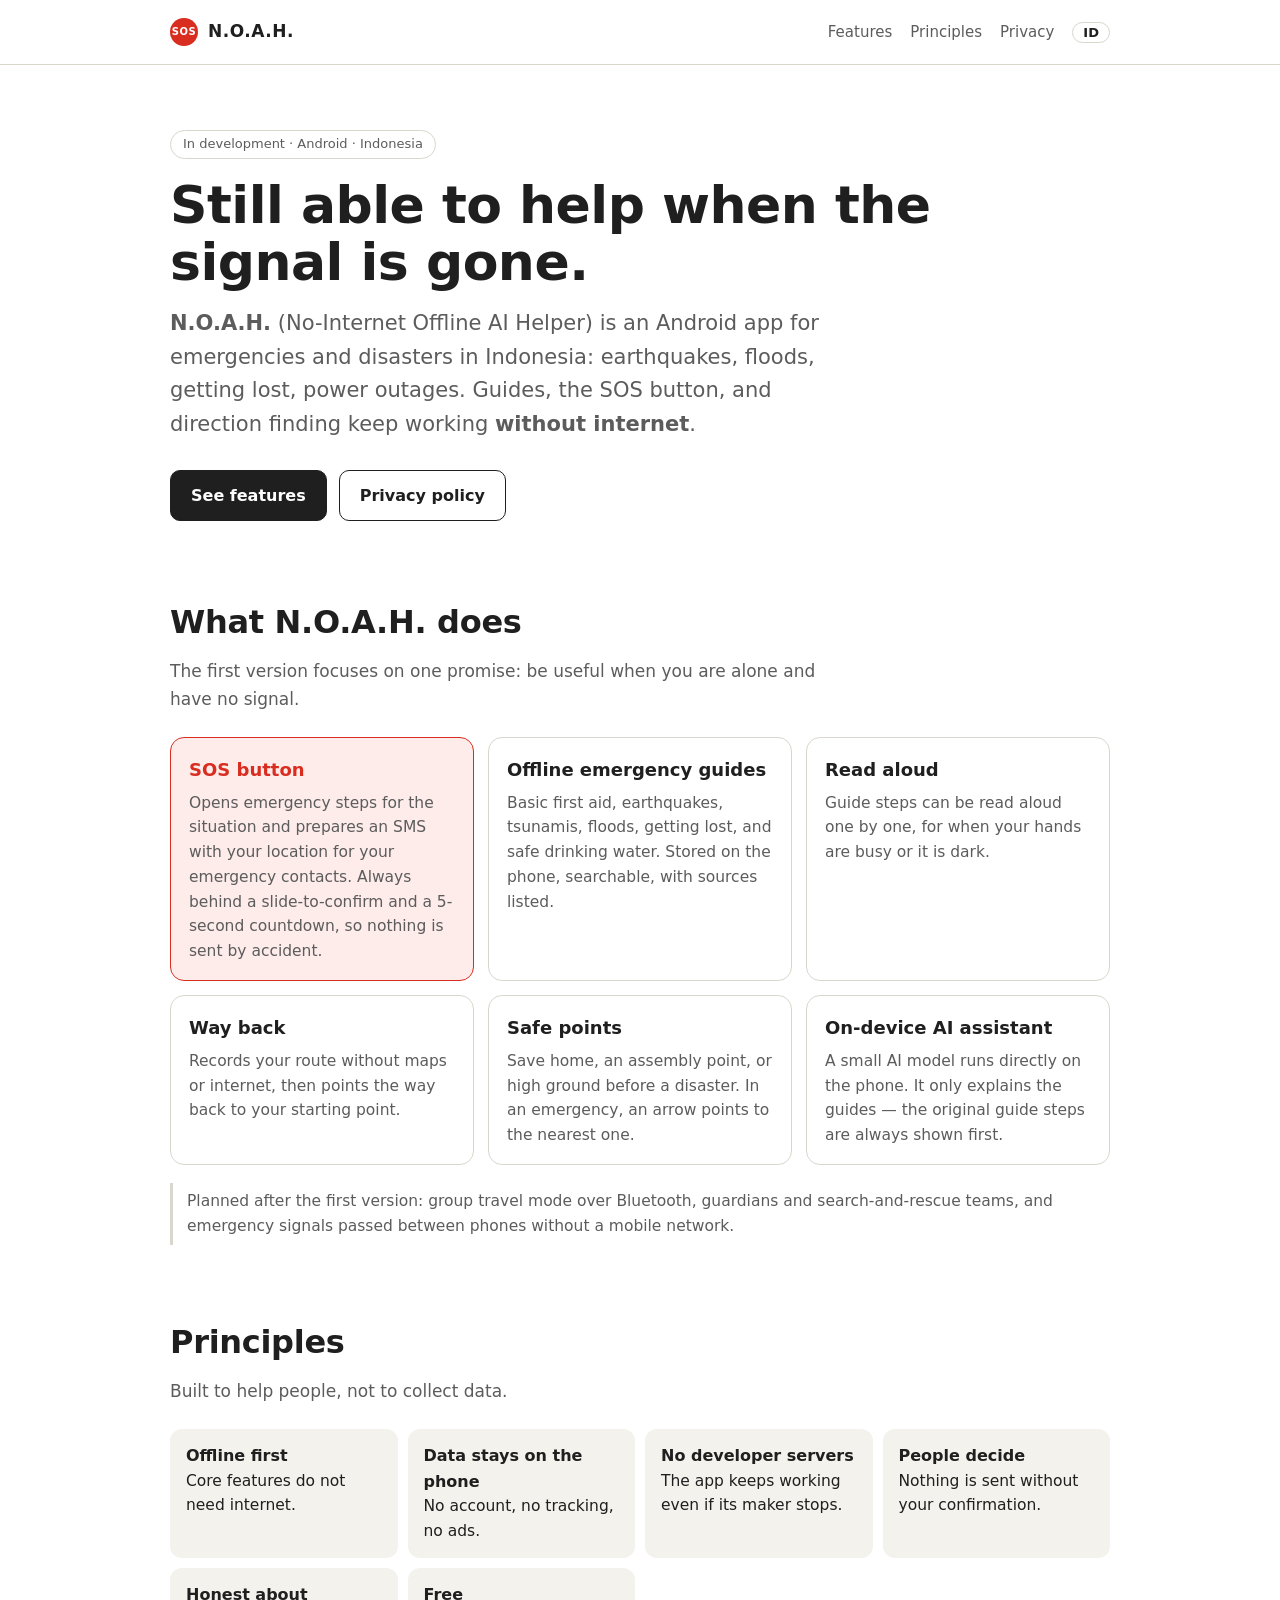
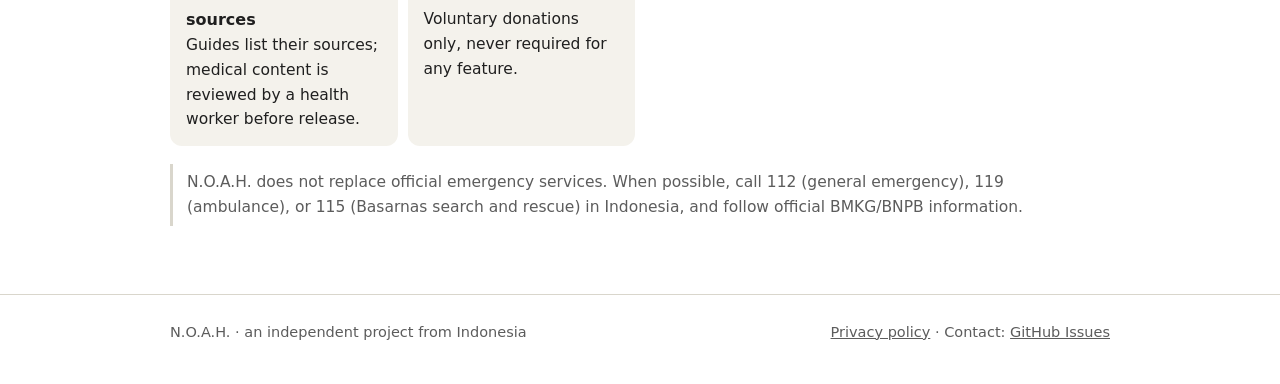
==== index.html @ 36d1dd33 "Situs N.O.A.H.: beranda + kebijakan privasi (EN/ID) Co-Authored-By: Claude Opus 5.5 <noreply@anthrop" ====
<!DOCTYPE html>
<html lang="en">
<head>
<meta charset="utf-8">
<meta name="viewport" content="width=device-width, initial-scale=1">
<title>N.O.A.H. — Emergency help without internet</title>
<meta name="description" content="N.O.A.H. (No-Internet Offline AI Helper) is an Android app for emergencies and disasters that keeps working without mobile signal or internet.">
<link rel="alternate" hreflang="en" href="./">
<link rel="alternate" hreflang="id" href="id/">
<link rel="stylesheet" href="style.css">
</head>
<body>

<header class="top">
  <div class="wrap">
    <a class="brand" href="./"><span class="dot">SOS</span>N.O.A.H.</a>
    <nav><a href="#features">Features</a><a href="#principles">Principles</a><a href="privacy.html">Privacy</a><a class="lang" href="id/" lang="id">ID</a></nav>
  </div>
</header>

<main>
  <div class="wrap hero">
    <span class="status">In development · Android · Indonesia</span>
    <h1>Still able to help when the signal is gone.</h1>
    <p class="lead"><b>N.O.A.H.</b> (No-Internet Offline AI Helper) is an Android app for emergencies and disasters in Indonesia:
      earthquakes, floods, getting lost, power outages. Guides, the SOS button, and direction finding keep working <b>without internet</b>.</p>
    <div class="cta">
      <a class="btn primary" href="#features">See features</a>
      <a class="btn" href="privacy.html">Privacy policy</a>
    </div>
  </div>

  <section id="features">
    <div class="wrap">
      <h2>What N.O.A.H. does</h2>
      <p class="sub">The first version focuses on one promise: be useful when you are alone and have no signal.</p>
      <div class="grid">
        <div class="card sos"><h3>SOS button</h3><p>Opens emergency steps for the situation and prepares an SMS with your location for your emergency contacts. Always behind a slide-to-confirm and a 5-second countdown, so nothing is sent by accident.</p></div>
        <div class="card"><h3>Offline emergency guides</h3><p>Basic first aid, earthquakes, tsunamis, floods, getting lost, and safe drinking water. Stored on the phone, searchable, with sources listed.</p></div>
        <div class="card"><h3>Read aloud</h3><p>Guide steps can be read aloud one by one, for when your hands are busy or it is dark.</p></div>
        <div class="card"><h3>Way back</h3><p>Records your route without maps or internet, then points the way back to your starting point.</p></div>
        <div class="card"><h3>Safe points</h3><p>Save home, an assembly point, or high ground before a disaster. In an emergency, an arrow points to the nearest one.</p></div>
        <div class="card"><h3>On-device AI assistant</h3><p>A small AI model runs directly on the phone. It only explains the guides — the original guide steps are always shown first.</p></div>
      </div>
      <p class="note">Planned after the first version: group travel mode over Bluetooth, guardians and search-and-rescue teams, and emergency signals passed between phones without a mobile network.</p>
    </div>
  </section>

  <section id="principles">
    <div class="wrap">
      <h2>Principles</h2>
      <p class="sub">Built to help people, not to collect data.</p>
      <ul class="principles">
        <li><b>Offline first</b>Core features do not need internet.</li>
        <li><b>Data stays on the phone</b>No account, no tracking, no ads.</li>
        <li><b>No developer servers</b>The app keeps working even if its maker stops.</li>
        <li><b>People decide</b>Nothing is sent without your confirmation.</li>
        <li><b>Honest about sources</b>Guides list their sources; medical content is reviewed by a health worker before release.</li>
        <li><b>Free</b>Voluntary donations only, never required for any feature.</li>
      </ul>
      <p class="note">N.O.A.H. does not replace official emergency services. When possible, call 112 (general emergency), 119 (ambulance), or 115 (Basarnas search and rescue) in Indonesia, and follow official BMKG/BNPB information.</p>
    </div>
  </section>
</main>

<footer>
  <div class="wrap">
    <span>N.O.A.H. · an independent project from Indonesia</span>
    <span><a href="privacy.html">Privacy policy</a> · Contact: <a href="https://github.com/jackrasputien-cmyk/noah-web/issues">GitHub Issues</a></span>
  </div>
</footer>

</body>
</html>
---- style.css ----
:root {
  --ink: #1f1f1f;
  --muted: #5c5c5c;
  --line: #d9d6cc;
  --soft: #f4f2ec;
  --bg: #ffffff;
  --card: #ffffff;
  --red: #d92d20;
  --red-soft: #fdecea;
  --teal: #0f6e56;
  --max: 980px;
}
@media (prefers-color-scheme: dark) {
  :root {
    --ink: #f2f1ed;
    --muted: #b3b1aa;
    --line: #3a3934;
    --soft: #23221f;
    --bg: #161614;
    --card: #1d1c1a;
    --red: #f0544a;
    --red-soft: #3a1d1a;
    --teal: #5cc3a3;
  }
}
* { box-sizing: border-box; }
html { -webkit-text-size-adjust: 100%; }
body {
  margin: 0;
  background: var(--bg);
  color: var(--ink);
  font-family: "Inter", "Segoe UI", system-ui, -apple-system, Arial, sans-serif;
  font-size: 17px;
  line-height: 1.6;
}
a { color: inherit; }
.wrap { max-width: var(--max); margin: 0 auto; padding: 0 20px; }

/* header */
.top { border-bottom: 1px solid var(--line); }
.top .wrap { display: flex; align-items: center; justify-content: space-between; height: 64px; gap: 12px; }
.brand { display: flex; align-items: center; gap: 10px; font-weight: 700; letter-spacing: .5px; text-decoration: none; }
.brand .dot { width: 28px; height: 28px; border-radius: 50%; background: var(--red); color: #fff; display: grid; place-items: center; font-size: 10px; font-weight: 800; }
.top nav a { text-decoration: none; color: var(--muted); font-size: 15px; margin-left: 18px; }
.top nav a:hover { color: var(--ink); }

/* hero */
.hero { padding-top: 64px; padding-bottom: 40px; }
.status { display: inline-block; font-size: 13px; border: 1px solid var(--line); border-radius: 999px; padding: 3px 12px; color: var(--muted); margin-bottom: 18px; }
h1 { font-size: clamp(32px, 6vw, 52px); line-height: 1.1; margin: 0 0 16px; letter-spacing: -0.5px; }
.lead { font-size: clamp(18px, 2.4vw, 21px); color: var(--muted); max-width: 680px; margin: 0 0 28px; }
.cta { display: flex; flex-wrap: wrap; gap: 12px; }
.btn { display: inline-block; text-decoration: none; font-weight: 600; font-size: 16px; padding: 12px 20px; border-radius: 10px; border: 1.5px solid var(--ink); }
.btn.primary { background: var(--ink); color: var(--bg); }
.btn:hover { opacity: .88; }

/* sections */
section { padding: 36px 0; }
h2 { font-size: clamp(24px, 3.4vw, 32px); margin: 0 0 10px; letter-spacing: -0.3px; }
.sub { color: var(--muted); margin: 0 0 24px; max-width: 680px; }
.grid { display: grid; grid-template-columns: repeat(auto-fit, minmax(240px, 1fr)); gap: 14px; }
.card { background: var(--card); border: 1px solid var(--line); border-radius: 14px; padding: 18px 18px 16px; }
.card h3 { font-size: 18px; margin: 0 0 6px; }
.card p { margin: 0; color: var(--muted); font-size: 15.5px; }
.card.sos { border-color: var(--red); background: var(--red-soft); }
.card.sos h3 { color: var(--red); }
.tag { font-size: 12px; font-weight: 600; color: var(--muted); border: 1px solid var(--line); border-radius: 999px; padding: 1px 8px; margin-left: 6px; vertical-align: middle; }

.principles { display: grid; grid-template-columns: repeat(auto-fit, minmax(200px, 1fr)); gap: 10px; margin: 0; padding: 0; list-style: none; }
.principles li { background: var(--soft); border-radius: 12px; padding: 14px 16px; font-size: 15.5px; }
.principles b { display: block; font-size: 16px; }

.note { border-left: 3px solid var(--line); padding: 6px 14px; color: var(--muted); font-size: 15.5px; margin: 18px 0 0; }

/* footer */
footer { border-top: 1px solid var(--line); margin-top: 32px; padding: 26px 0 40px; color: var(--muted); font-size: 14.5px; }
footer .wrap { display: flex; flex-wrap: wrap; gap: 10px 24px; justify-content: space-between; }

/* privacy page */
.doc { padding: 40px 0 10px; max-width: 760px; }
.doc h1 { font-size: clamp(28px, 5vw, 40px); }
.doc h2 { font-size: 22px; margin-top: 30px; }
.doc table { width: 100%; border-collapse: collapse; font-size: 15.5px; margin: 10px 0; }
.doc th, .doc td { text-align: left; vertical-align: top; border: 1px solid var(--line); padding: 8px 10px; }
.doc th { background: var(--soft); font-weight: 600; }
.doc .meta { color: var(--muted); font-size: 14.5px; }

@media (max-width: 560px) {
  body { font-size: 16px; }
  .top nav a { margin-left: 12px; font-size: 14px; }
  .hero { padding-top: 40px; padding-bottom: 24px; }
  .doc table { font-size: 14.5px; }
}

/* pindah bahasa */
.top nav a.lang { border: 1px solid var(--line); border-radius: 999px; padding: 2px 10px; color: var(--ink); font-weight: 600; font-size: 13px; }
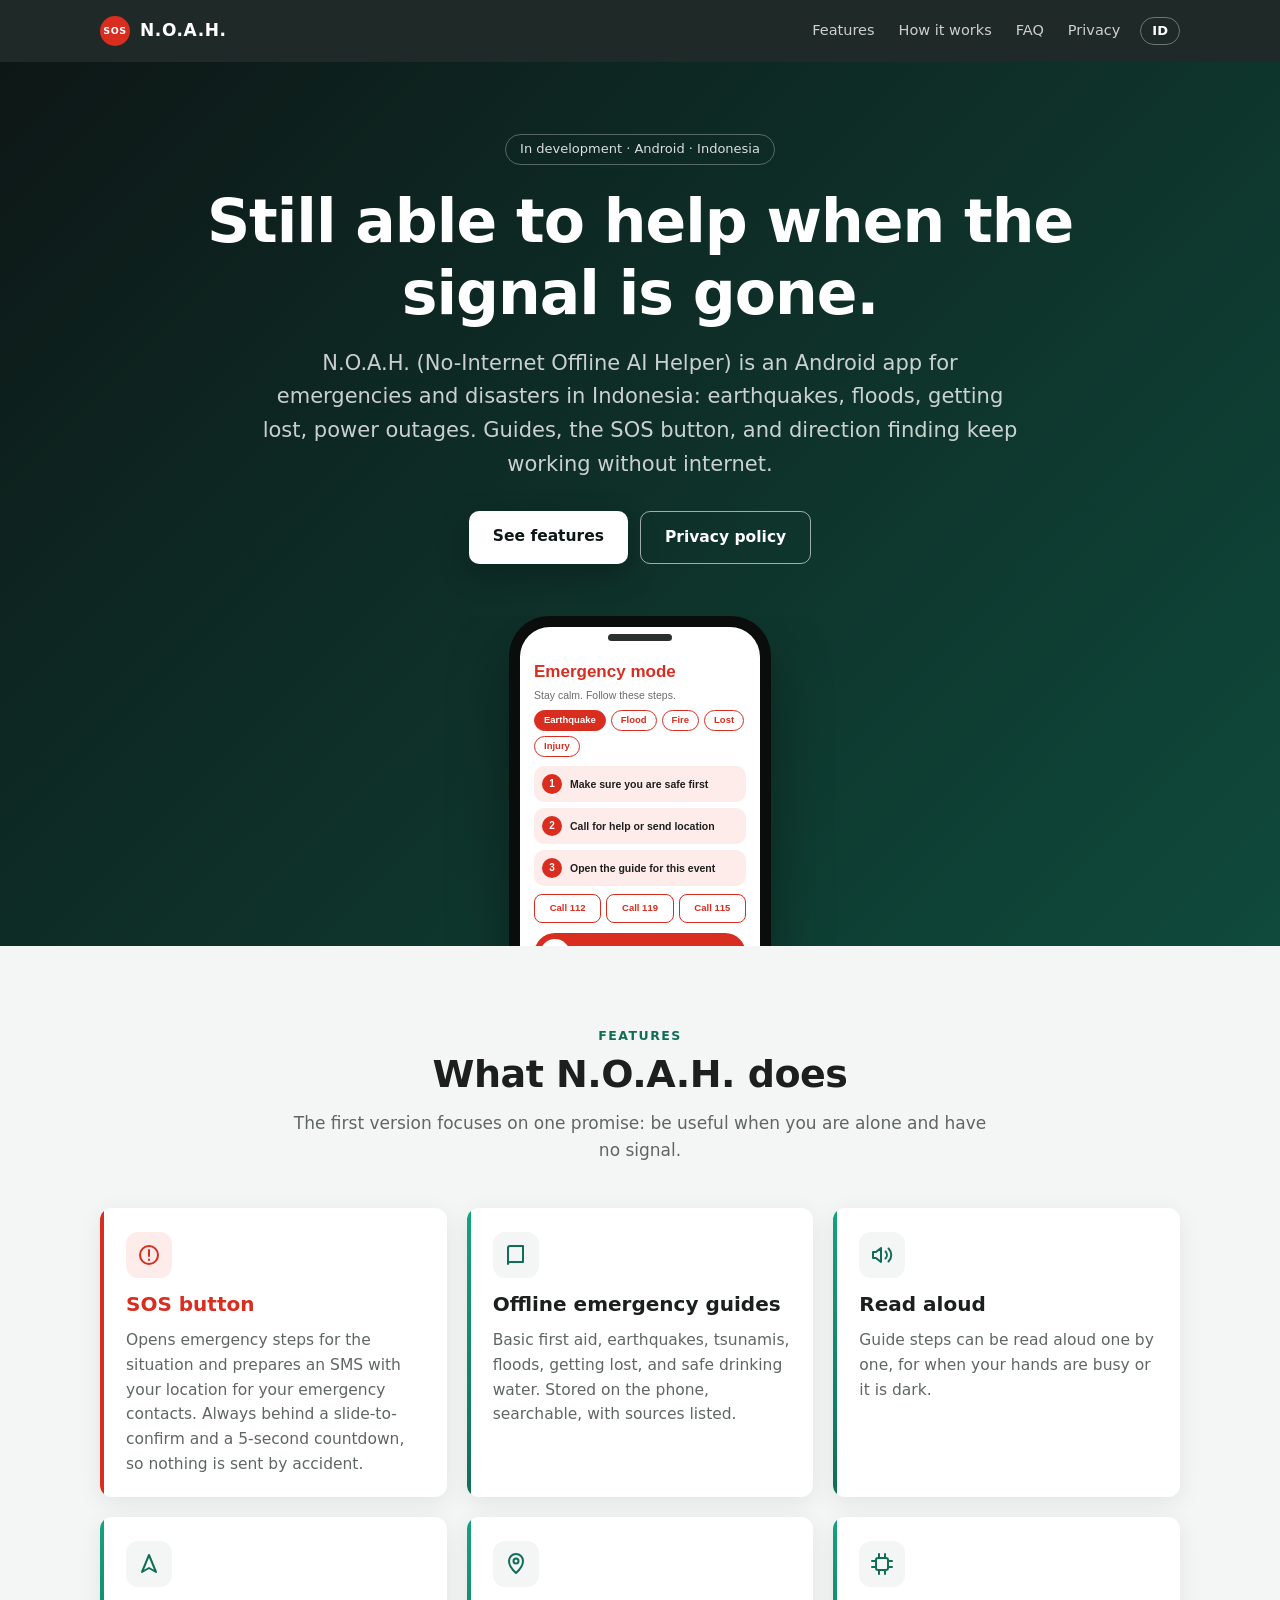
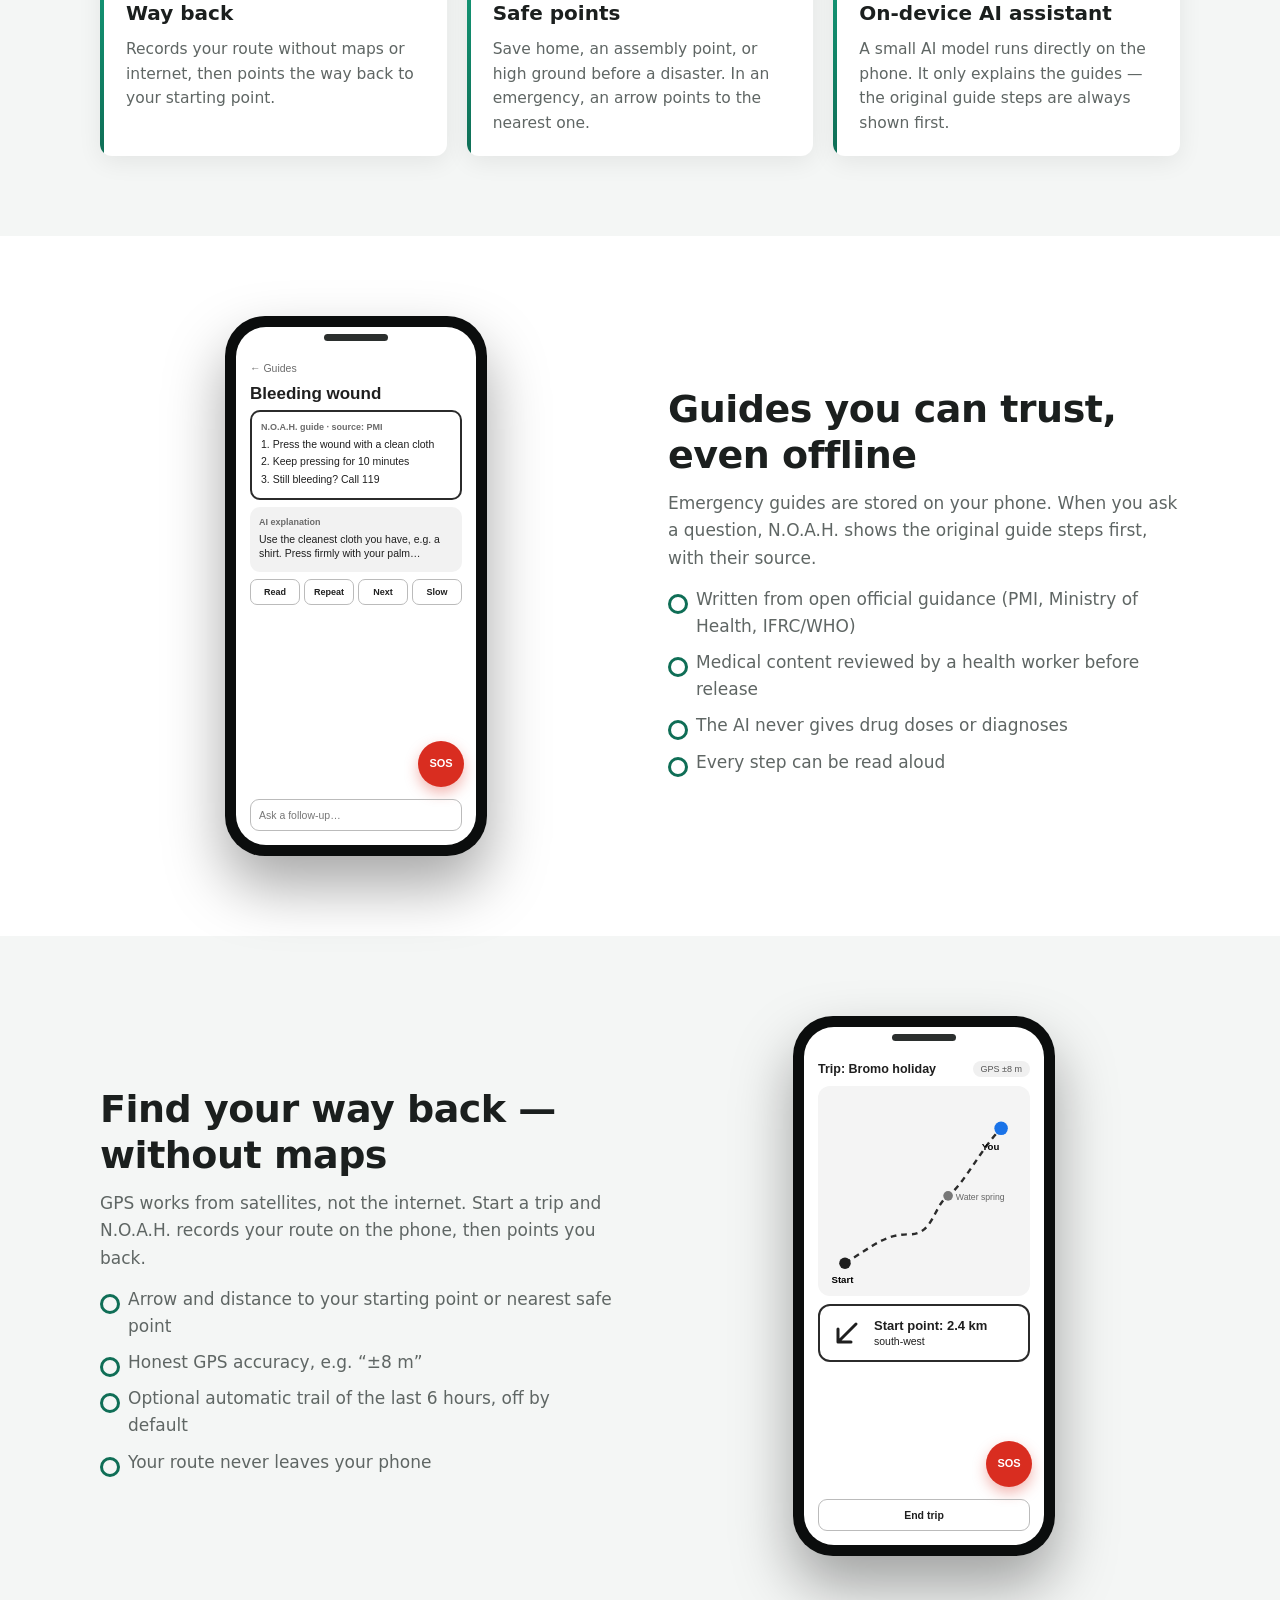
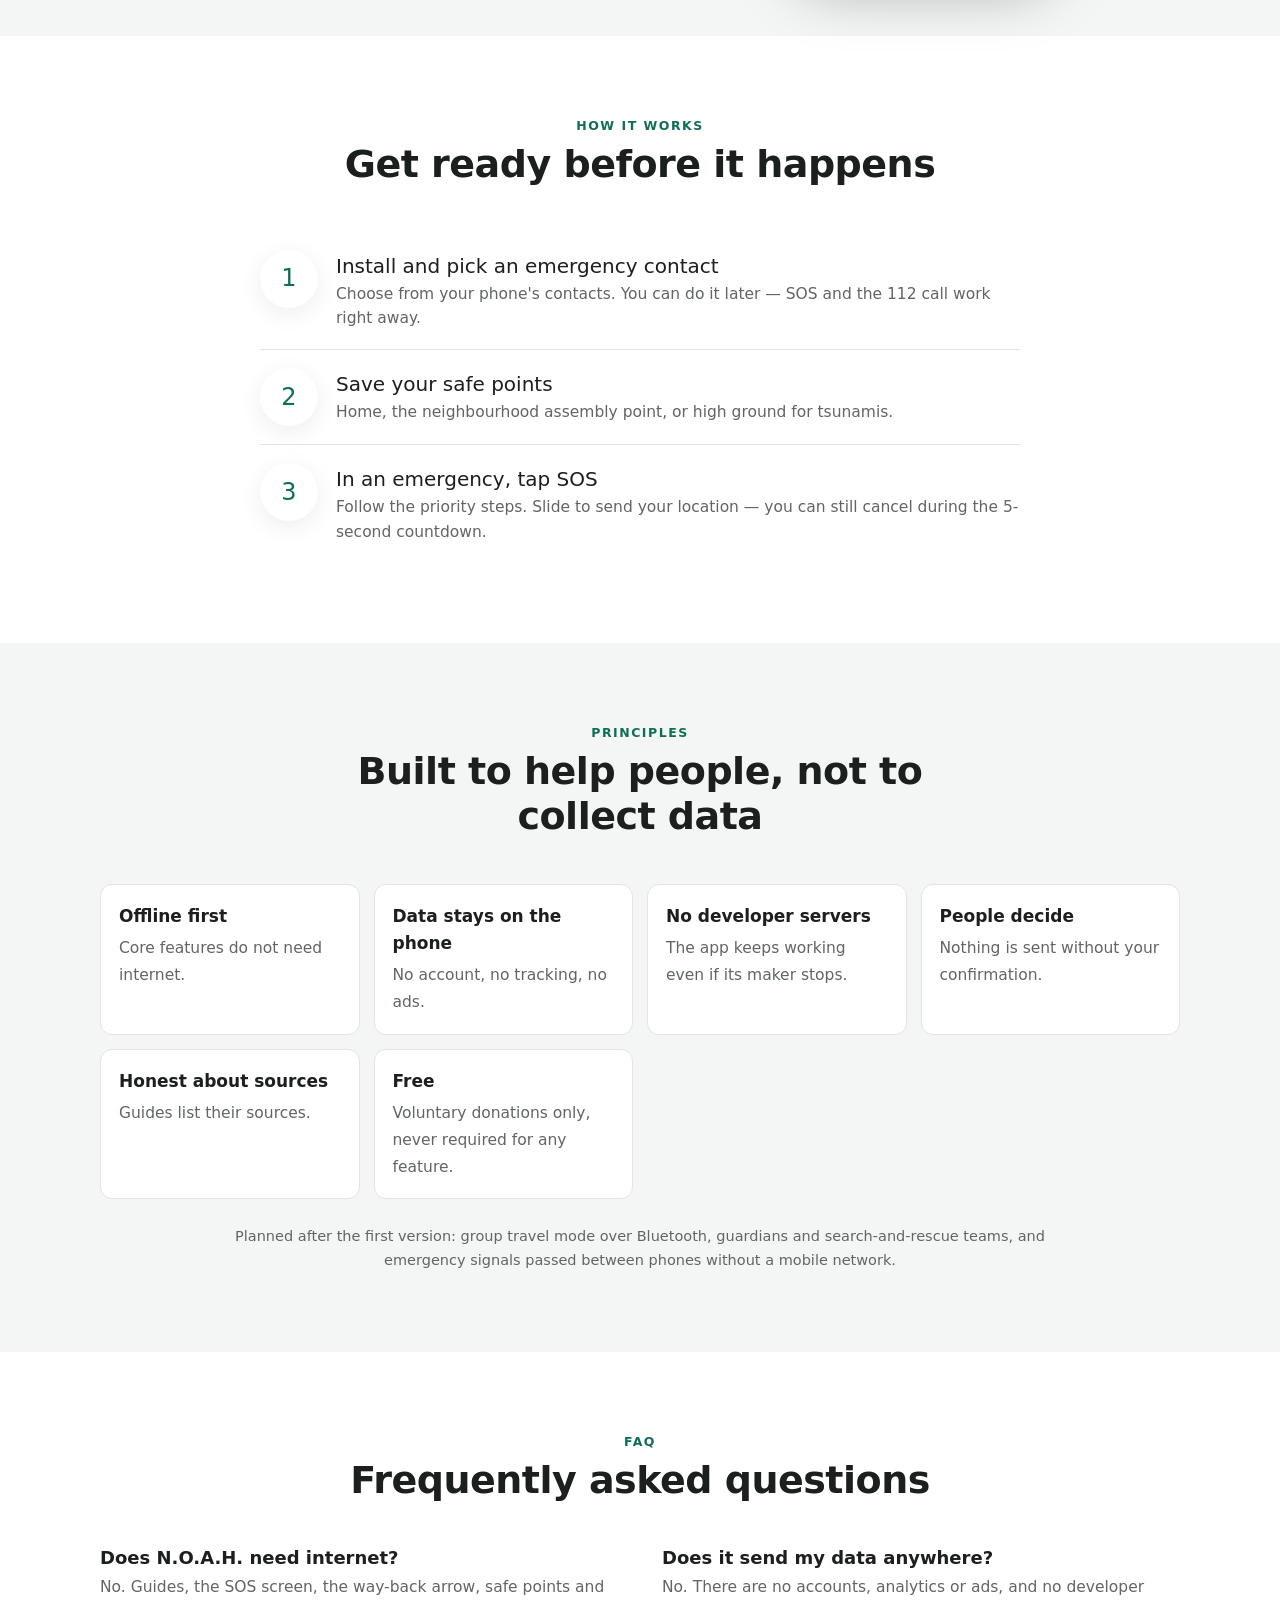
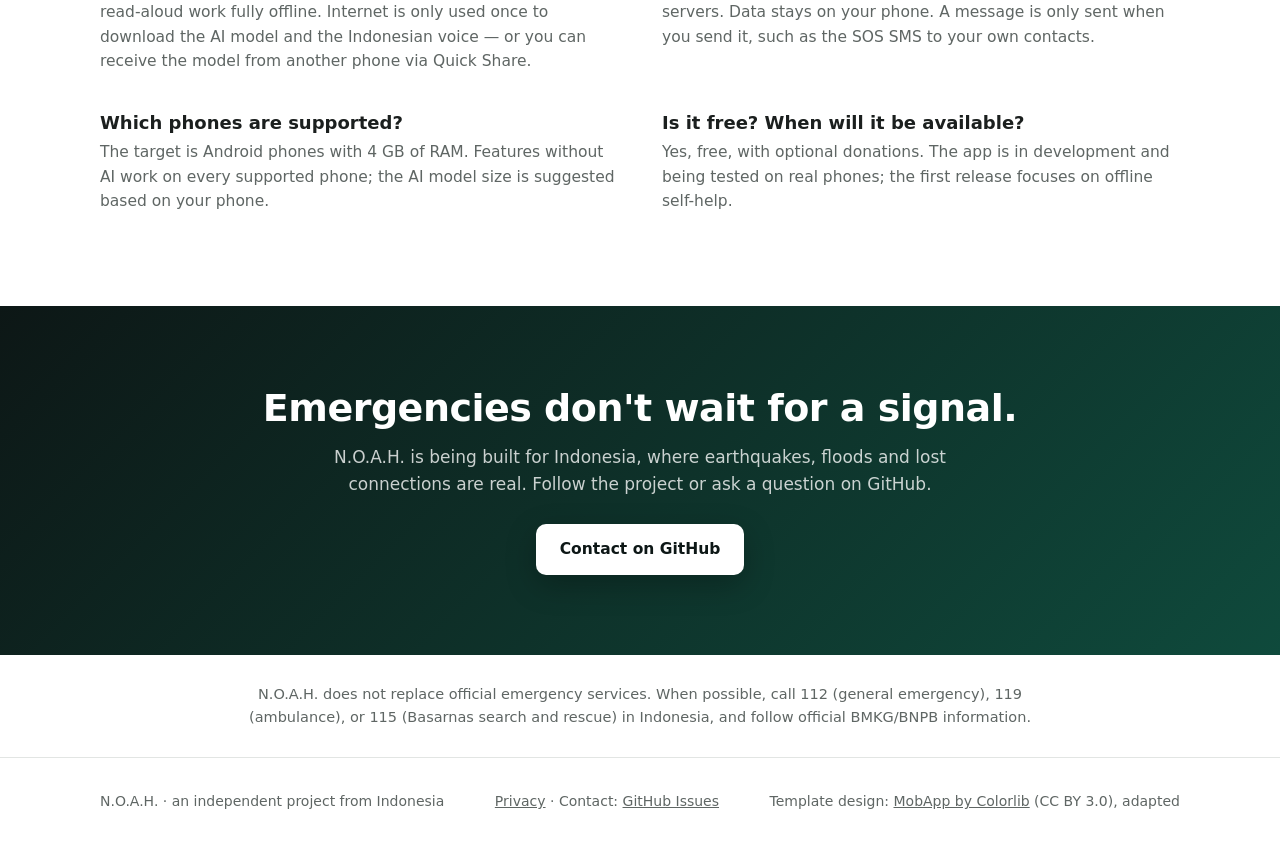
==== commit 726a9b2f: "Tampilan baru bergaya MobApp (Colorlib, CC BY 3.0), dua bahasa Co-Authored-By: Claude Opus 5.5 <nore" ====
--- a/index.html
+++ b/index.html
@@ -5,70 +5,58 @@
 <meta name="viewport" content="width=device-width, initial-scale=1">
 <title>N.O.A.H. — Emergency help without internet</title>
 <meta name="description" content="N.O.A.H. (No-Internet Offline AI Helper) is an Android app for emergencies and disasters that keeps working without mobile signal or internet.">
+<meta name="theme-color" content="#0d1716">
 <link rel="alternate" hreflang="en" href="./">
 <link rel="alternate" hreflang="id" href="id/">
 <link rel="stylesheet" href="style.css">
 </head>
 <body>
+<header class="nav"><div class="wrap"><a class="brand" href="./"><i>SOS</i>N.O.A.H.</a><nav><a href="#features">Features</a><a href="#how">How it works</a><a href="#faq">FAQ</a><a class="keep" href="privacy.html">Privacy</a><a class="lang" href="id/" lang="id">ID</a></nav></div></header>
 
-<header class="top">
-  <div class="wrap">
-    <a class="brand" href="./"><span class="dot">SOS</span>N.O.A.H.</a>
-    <nav><a href="#features">Features</a><a href="#principles">Principles</a><a href="privacy.html">Privacy</a><a class="lang" href="id/" lang="id">ID</a></nav>
-  </div>
-</header>
+<section class="hero"><div class="wrap">
+  <span class="badge">In development · Android · Indonesia</span>
+  <h1>Still able to help when the signal is gone.</h1>
+  <p class="tagline">N.O.A.H. (No-Internet Offline AI Helper) is an Android app for emergencies and disasters in Indonesia: earthquakes, floods, getting lost, power outages. Guides, the SOS button, and direction finding keep working without internet.</p>
+  <div class="btns"><a class="btn light" href="#features">See features</a><a class="btn ghost" href="privacy.html">Privacy policy</a></div>
+  <div class="hero-phone"><div class="phone" aria-hidden="true"><div class="screen"><div class="t red">Emergency mode</div><div class="sub">Stay calm. Follow these steps.</div><div class="chips"><span class="chip on">Earthquake</span><span class="chip">Flood</span><span class="chip">Fire</span><span class="chip">Lost</span><span class="chip">Injury</span></div><div class="step"><b>1</b>Make sure you are safe first</div><div class="step"><b>2</b>Call for help or send location</div><div class="step"><b>3</b>Open the guide for this event</div><div class="row"><span>Call 112</span><span>Call 119</span><span>Call 115</span></div><div class="slide"><i>→</i>Slide to send location</div></div></div></div>
+</div></section>
 
-<main>
-  <div class="wrap hero">
-    <span class="status">In development · Android · Indonesia</span>
-    <h1>Still able to help when the signal is gone.</h1>
-    <p class="lead"><b>N.O.A.H.</b> (No-Internet Offline AI Helper) is an Android app for emergencies and disasters in Indonesia:
-      earthquakes, floods, getting lost, power outages. Guides, the SOS button, and direction finding keep working <b>without internet</b>.</p>
-    <div class="cta">
-      <a class="btn primary" href="#features">See features</a>
-      <a class="btn" href="privacy.html">Privacy policy</a>
-    </div>
-  </div>
+<section class="section light" id="features"><div class="wrap">
+  <div class="title"><small>Features</small><h2>What N.O.A.H. does</h2><p>The first version focuses on one promise: be useful when you are alone and have no signal.</p></div>
+  <div class="grid3"><div class="feature sos"><div class="ic"><svg viewBox="0 0 24 24" fill="none" stroke="currentColor" stroke-width="2" stroke-linecap="round"><circle cx="12" cy="12" r="9"/><path d="M12 7v6M12 16.5v.5"/></svg></div><h3>SOS button</h3><p>Opens emergency steps for the situation and prepares an SMS with your location for your emergency contacts. Always behind a slide-to-confirm and a 5-second countdown, so nothing is sent by accident.</p></div><div class="feature"><div class="ic"><svg viewBox="0 0 24 24" fill="none" stroke="currentColor" stroke-width="2" stroke-linecap="round" stroke-linejoin="round"><path d="M4 5a2 2 0 0 1 2-2h13v16H6a2 2 0 0 0-2 2z"/><path d="M4 19V5"/></svg></div><h3>Offline emergency guides</h3><p>Basic first aid, earthquakes, tsunamis, floods, getting lost, and safe drinking water. Stored on the phone, searchable, with sources listed.</p></div><div class="feature"><div class="ic"><svg viewBox="0 0 24 24" fill="none" stroke="currentColor" stroke-width="2" stroke-linecap="round" stroke-linejoin="round"><path d="M11 5 6 9H3v6h3l5 4z"/><path d="M15.5 8.5a5 5 0 0 1 0 7M18.5 5.5a9 9 0 0 1 0 13"/></svg></div><h3>Read aloud</h3><p>Guide steps can be read aloud one by one, for when your hands are busy or it is dark.</p></div><div class="feature"><div class="ic"><svg viewBox="0 0 24 24" fill="none" stroke="currentColor" stroke-width="2" stroke-linecap="round" stroke-linejoin="round"><path d="M12 3 5 20l7-4 7 4z"/></svg></div><h3>Way back</h3><p>Records your route without maps or internet, then points the way back to your starting point.</p></div><div class="feature"><div class="ic"><svg viewBox="0 0 24 24" fill="none" stroke="currentColor" stroke-width="2" stroke-linecap="round" stroke-linejoin="round"><path d="M12 21s7-6.2 7-12a7 7 0 1 0-14 0c0 5.8 7 12 7 12z"/><circle cx="12" cy="9" r="2.5"/></svg></div><h3>Safe points</h3><p>Save home, an assembly point, or high ground before a disaster. In an emergency, an arrow points to the nearest one.</p></div><div class="feature"><div class="ic"><svg viewBox="0 0 24 24" fill="none" stroke="currentColor" stroke-width="2" stroke-linecap="round" stroke-linejoin="round"><rect x="6" y="6" width="12" height="12" rx="2"/><path d="M9 2v4M15 2v4M9 18v4M15 18v4M2 9h4M2 15h4M18 9h4M18 15h4"/></svg></div><h3>On-device AI assistant</h3><p>A small AI model runs directly on the phone. It only explains the guides — the original guide steps are always shown first.</p></div></div>
+</div></section>
 
-  <section id="features">
-    <div class="wrap">
-      <h2>What N.O.A.H. does</h2>
-      <p class="sub">The first version focuses on one promise: be useful when you are alone and have no signal.</p>
-      <div class="grid">
-        <div class="card sos"><h3>SOS button</h3><p>Opens emergency steps for the situation and prepares an SMS with your location for your emergency contacts. Always behind a slide-to-confirm and a 5-second countdown, so nothing is sent by accident.</p></div>
-        <div class="card"><h3>Offline emergency guides</h3><p>Basic first aid, earthquakes, tsunamis, floods, getting lost, and safe drinking water. Stored on the phone, searchable, with sources listed.</p></div>
-        <div class="card"><h3>Read aloud</h3><p>Guide steps can be read aloud one by one, for when your hands are busy or it is dark.</p></div>
-        <div class="card"><h3>Way back</h3><p>Records your route without maps or internet, then points the way back to your starting point.</p></div>
-        <div class="card"><h3>Safe points</h3><p>Save home, an assembly point, or high ground before a disaster. In an emergency, an arrow points to the nearest one.</p></div>
-        <div class="card"><h3>On-device AI assistant</h3><p>A small AI model runs directly on the phone. It only explains the guides — the original guide steps are always shown first.</p></div>
-      </div>
-      <p class="note">Planned after the first version: group travel mode over Bluetooth, guardians and search-and-rescue teams, and emergency signals passed between phones without a mobile network.</p>
-    </div>
-  </section>
+<section class="section"><div class="wrap split">
+  <div><div class="phone" aria-hidden="true"><div class="screen"><div class="sub">← Guides</div><div class="t">Bleeding wound</div><div class="guide"><small>N.O.A.H. guide · source: PMI</small><p>1. Press the wound with a clean cloth</p><p>2. Keep pressing for 10 minutes</p><p>3. Still bleeding? Call 119</p></div><div class="ai"><small>AI explanation</small><p>Use the cleanest cloth you have, e.g. a shirt. Press firmly with your palm…</p></div><div class="btn4"><span>Read</span><span>Repeat</span><span>Next</span><span>Slow</span></div><div class="sos">SOS</div><div class="done" style="text-align:left;font-weight:400;color:#777">Ask a follow-up…</div></div></div></div>
+  <div class="txt"><h2>Guides you can trust, even offline</h2><p>Emergency guides are stored on your phone. When you ask a question, N.O.A.H. shows the original guide steps first, with their source.</p><ul><li>Written from open official guidance (PMI, Ministry of Health, IFRC/WHO)</li><li>Medical content reviewed by a health worker before release</li><li>The AI never gives drug doses or diagnoses</li><li>Every step can be read aloud</li></ul></div>
+</div></section>
 
-  <section id="principles">
-    <div class="wrap">
-      <h2>Principles</h2>
-      <p class="sub">Built to help people, not to collect data.</p>
-      <ul class="principles">
-        <li><b>Offline first</b>Core features do not need internet.</li>
-        <li><b>Data stays on the phone</b>No account, no tracking, no ads.</li>
-        <li><b>No developer servers</b>The app keeps working even if its maker stops.</li>
-        <li><b>People decide</b>Nothing is sent without your confirmation.</li>
-        <li><b>Honest about sources</b>Guides list their sources; medical content is reviewed by a health worker before release.</li>
-        <li><b>Free</b>Voluntary donations only, never required for any feature.</li>
-      </ul>
-      <p class="note">N.O.A.H. does not replace official emergency services. When possible, call 112 (general emergency), 119 (ambulance), or 115 (Basarnas search and rescue) in Indonesia, and follow official BMKG/BNPB information.</p>
-    </div>
-  </section>
-</main>
+<section class="section light"><div class="wrap split rev">
+  <div><div class="phone" aria-hidden="true"><div class="screen"><div class="head"><b>Trip: Bromo holiday</b><span class="pill">GPS ±8 m</span></div><div class="canvas"><svg viewBox="0 0 220 210"><path d="M28 180 C 60 160, 70 150, 95 150 S 120 120, 135 110 S 170 60, 190 40" fill="none" stroke="#2b2b2b" stroke-width="2.5" stroke-dasharray="6 5"/><circle cx="28" cy="180" r="6" fill="#1f1f1f"/><circle cx="135" cy="110" r="5" fill="#777"/><circle cx="190" cy="40" r="7" fill="#1a73e8"/><text x="14" y="200" font-size="10" font-weight="700">Start</text><text x="143" y="114" font-size="9" fill="#666">Water spring</text><text x="170" y="62" font-size="10" font-weight="700">You</text></svg></div><div class="arrow"><svg viewBox="0 0 34 34"><path d="M26 8 8 26M8 26V13M8 26h13" fill="none" stroke="#1f1f1f" stroke-width="3" stroke-linecap="round" stroke-linejoin="round"/></svg><div><b>Start point: 2.4 km</b>south-west</div></div><div class="sos">SOS</div><div class="done">End trip</div></div></div></div>
+  <div class="txt"><h2>Find your way back — without maps</h2><p>GPS works from satellites, not the internet. Start a trip and N.O.A.H. records your route on the phone, then points you back.</p><ul><li>Arrow and distance to your starting point or nearest safe point</li><li>Honest GPS accuracy, e.g. “±8 m”</li><li>Optional automatic trail of the last 6 hours, off by default</li><li>Your route never leaves your phone</li></ul></div>
+</div></section>
 
-<footer>
-  <div class="wrap">
-    <span>N.O.A.H. · an independent project from Indonesia</span>
-    <span><a href="privacy.html">Privacy policy</a> · Contact: <a href="https://github.com/jackrasputien-cmyk/noah-web/issues">GitHub Issues</a></span>
-  </div>
-</footer>
+<section class="section" id="how"><div class="wrap">
+  <div class="title"><small>How it works</small><h2>Get ready before it happens</h2></div>
+  <div style="max-width:760px;margin:0 auto"><ol class="steps"><li><span class="n">1</span><div><h3>Install and pick an emergency contact</h3><p>Choose from your phone's contacts. You can do it later — SOS and the 112 call work right away.</p></div></li><li><span class="n">2</span><div><h3>Save your safe points</h3><p>Home, the neighbourhood assembly point, or high ground for tsunamis.</p></div></li><li><span class="n">3</span><div><h3>In an emergency, tap SOS</h3><p>Follow the priority steps. Slide to send your location — you can still cancel during the 5-second countdown.</p></div></li></ol></div>
+</div></section>
 
+<section class="section light"><div class="wrap">
+  <div class="title"><small>Principles</small><h2>Built to help people, not to collect data</h2></div>
+  <div class="pgrid"><div><b>Offline first</b><span>Core features do not need internet.</span></div><div><b>Data stays on the phone</b><span>No account, no tracking, no ads.</span></div><div><b>No developer servers</b><span>The app keeps working even if its maker stops.</span></div><div><b>People decide</b><span>Nothing is sent without your confirmation.</span></div><div><b>Honest about sources</b><span>Guides list their sources.</span></div><div><b>Free</b><span>Voluntary donations only, never required for any feature.</span></div></div>
+  <p class="note">Planned after the first version: group travel mode over Bluetooth, guardians and search-and-rescue teams, and emergency signals passed between phones without a mobile network.</p>
+</div></section>
+
+<section class="section" id="faq"><div class="wrap">
+  <div class="title"><small>FAQ</small><h2>Frequently asked questions</h2></div>
+  <div class="faq"><div><h3>Does N.O.A.H. need internet?</h3><p>No. Guides, the SOS screen, the way-back arrow, safe points and read-aloud work fully offline. Internet is only used once to download the AI model and the Indonesian voice — or you can receive the model from another phone via Quick Share.</p></div><div><h3>Does it send my data anywhere?</h3><p>No. There are no accounts, analytics or ads, and no developer servers. Data stays on your phone. A message is only sent when you send it, such as the SOS SMS to your own contacts.</p></div><div><h3>Which phones are supported?</h3><p>The target is Android phones with 4 GB of RAM. Features without AI work on every supported phone; the AI model size is suggested based on your phone.</p></div><div><h3>Is it free? When will it be available?</h3><p>Yes, free, with optional donations. The app is in development and being tested on real phones; the first release focuses on offline self-help.</p></div></div>
+</div></section>
+
+<section class="section cta"><div class="wrap">
+  <h2>Emergencies don't wait for a signal.</h2><p>N.O.A.H. is being built for Indonesia, where earthquakes, floods and lost connections are real. Follow the project or ask a question on GitHub.</p>
+  <div class="btns"><a class="btn light" href="https://github.com/jackrasputien-cmyk/noah-web/issues">Contact on GitHub</a></div>
+</div></section>
+<div class="wrap"><p class="note" style="margin:28px auto">N.O.A.H. does not replace official emergency services. When possible, call 112 (general emergency), 119 (ambulance), or 115 (Basarnas search and rescue) in Indonesia, and follow official BMKG/BNPB information.</p></div>
+<footer><div class="wrap"><span>N.O.A.H. · an independent project from Indonesia</span><span><a href="privacy.html">Privacy</a> · Contact: <a href="https://github.com/jackrasputien-cmyk/noah-web/issues">GitHub Issues</a></span><span>Template design: <a href="https://colorlib.com/wp/template/mobapp/">MobApp by Colorlib</a> (CC BY 3.0), adapted</span></div></footer>
 </body>
 </html>
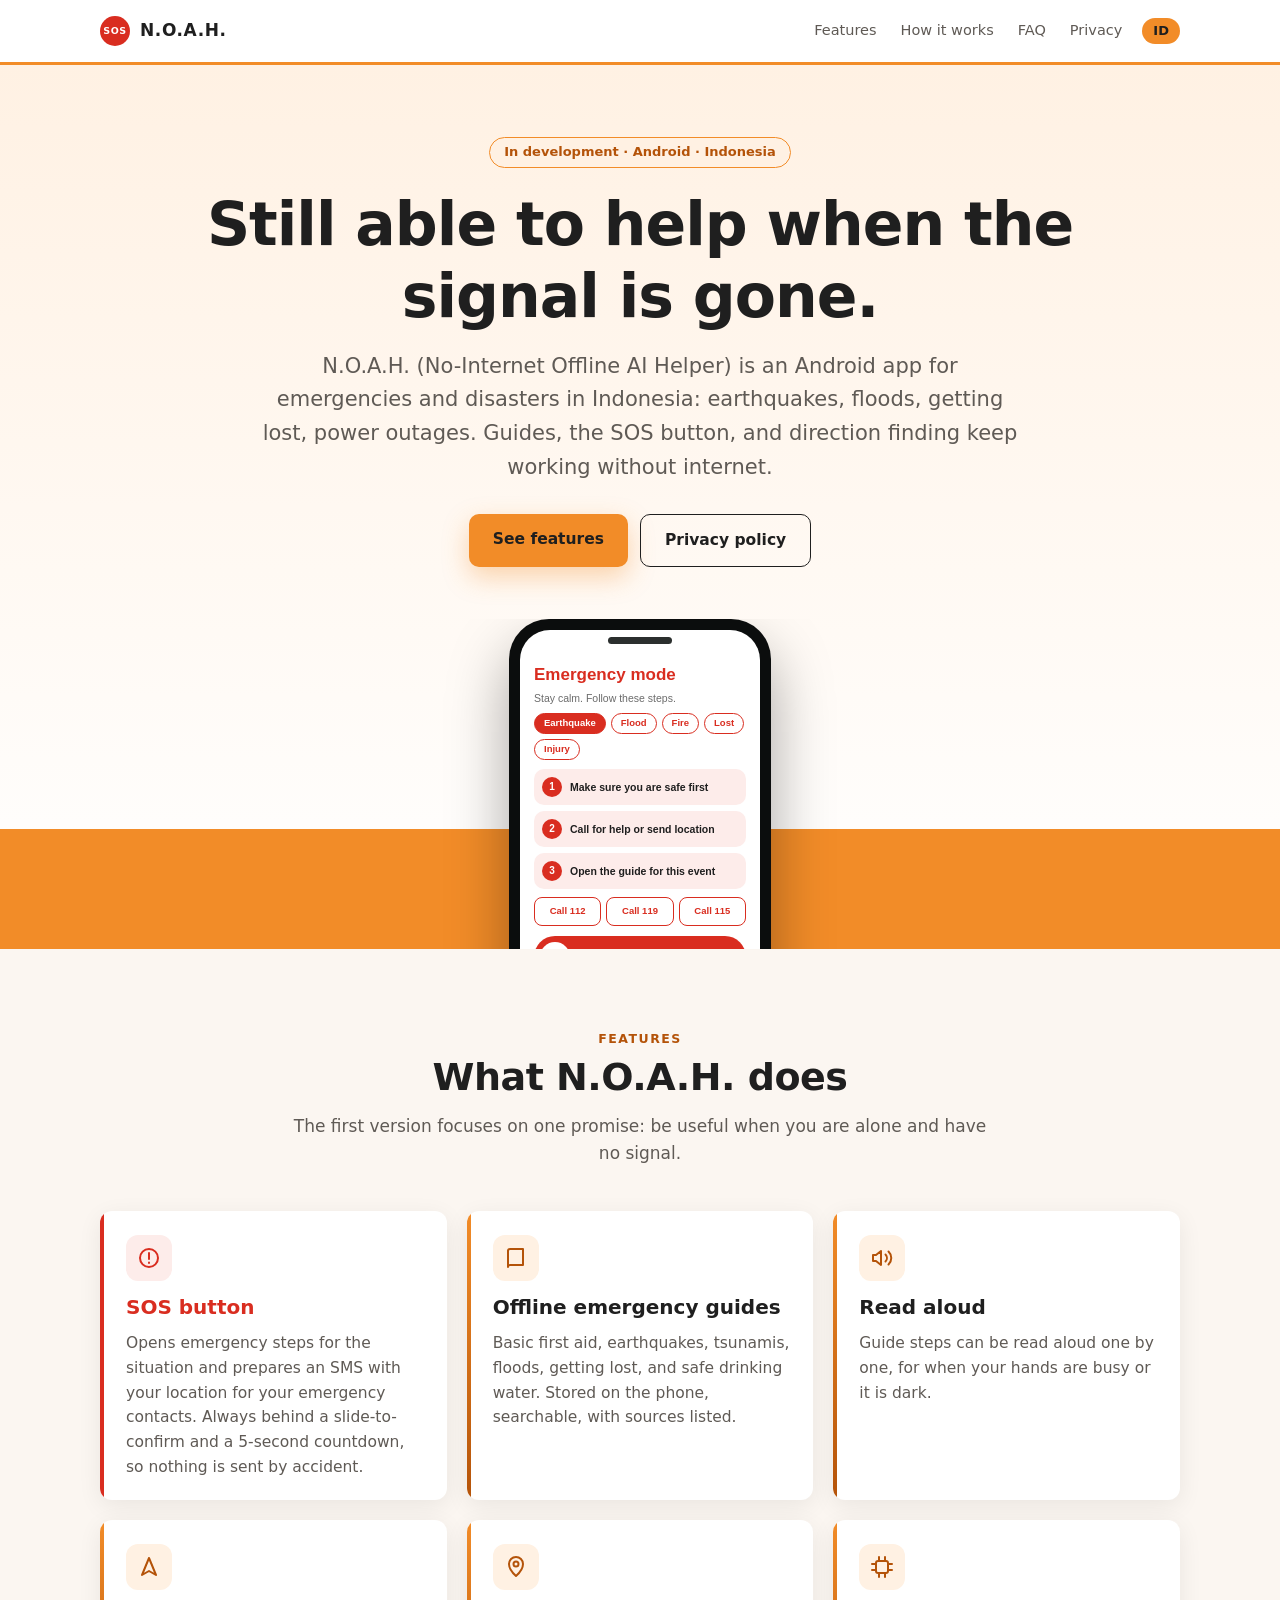
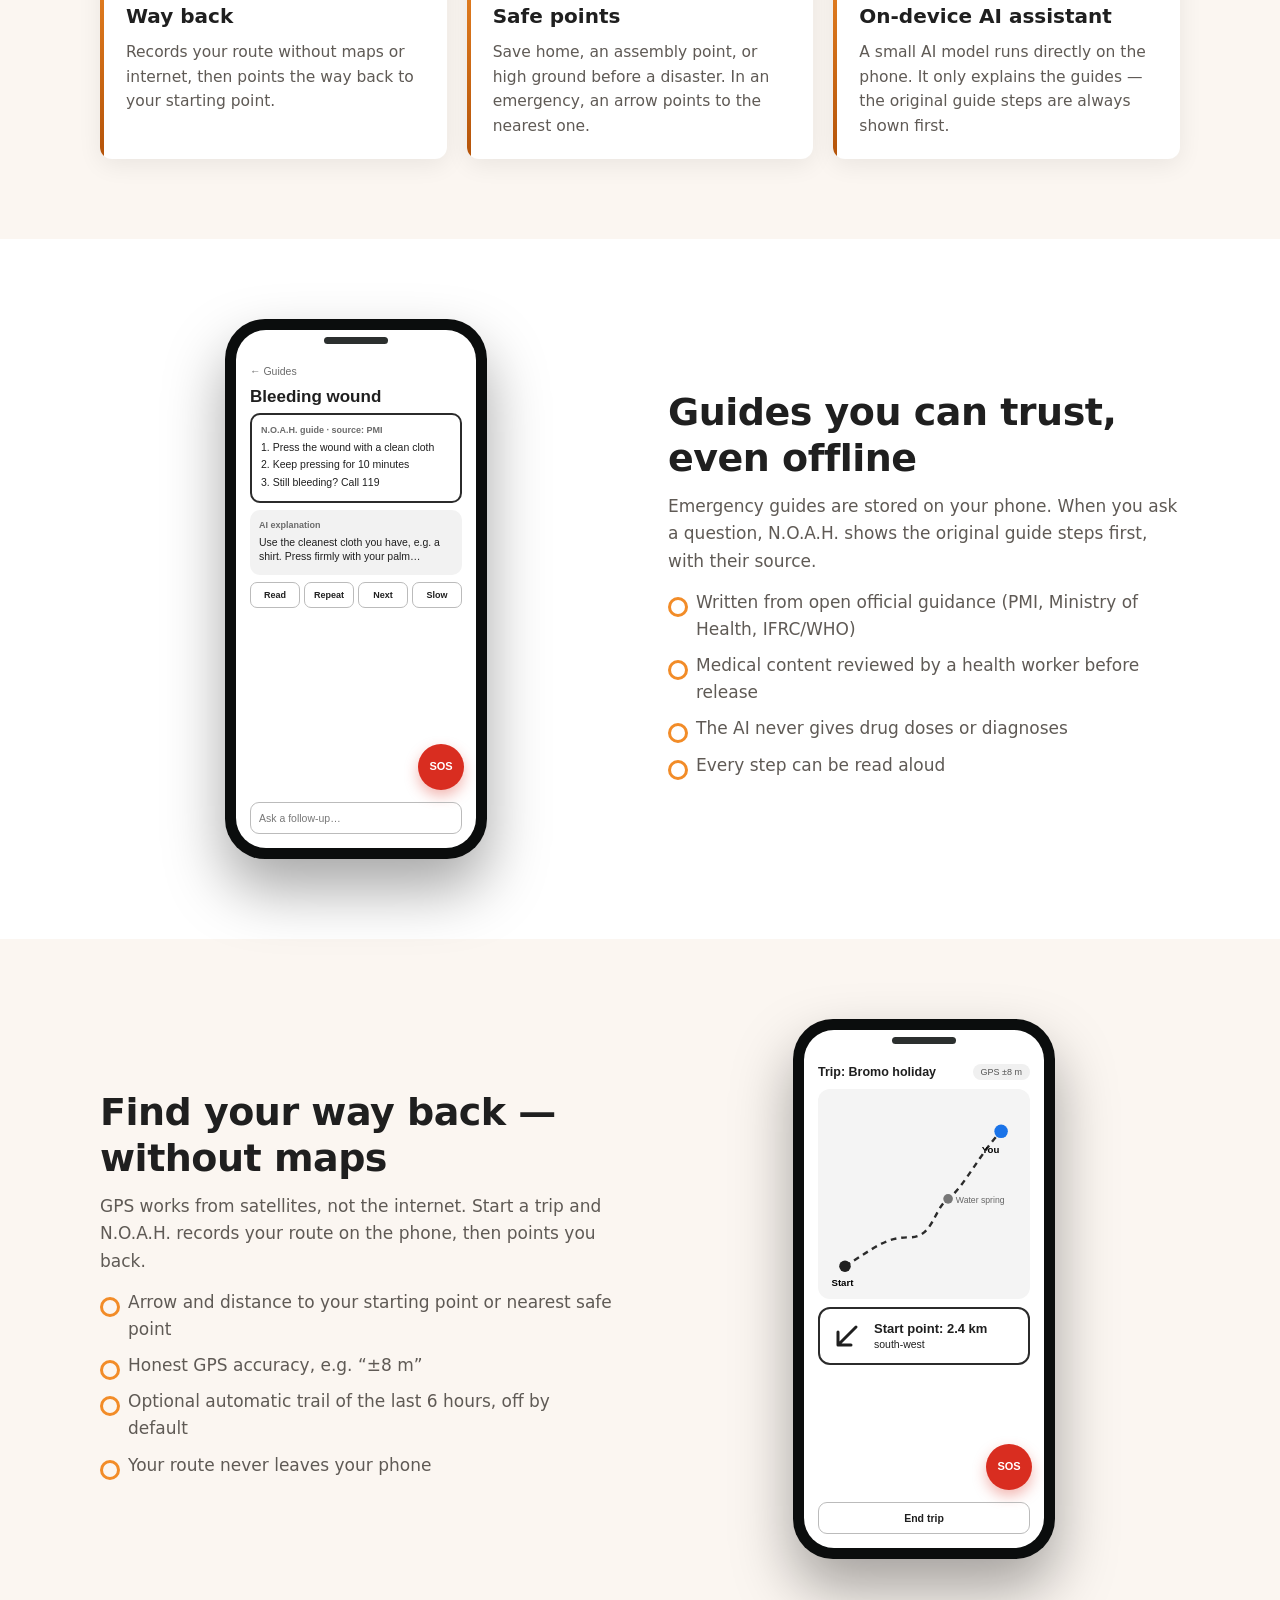
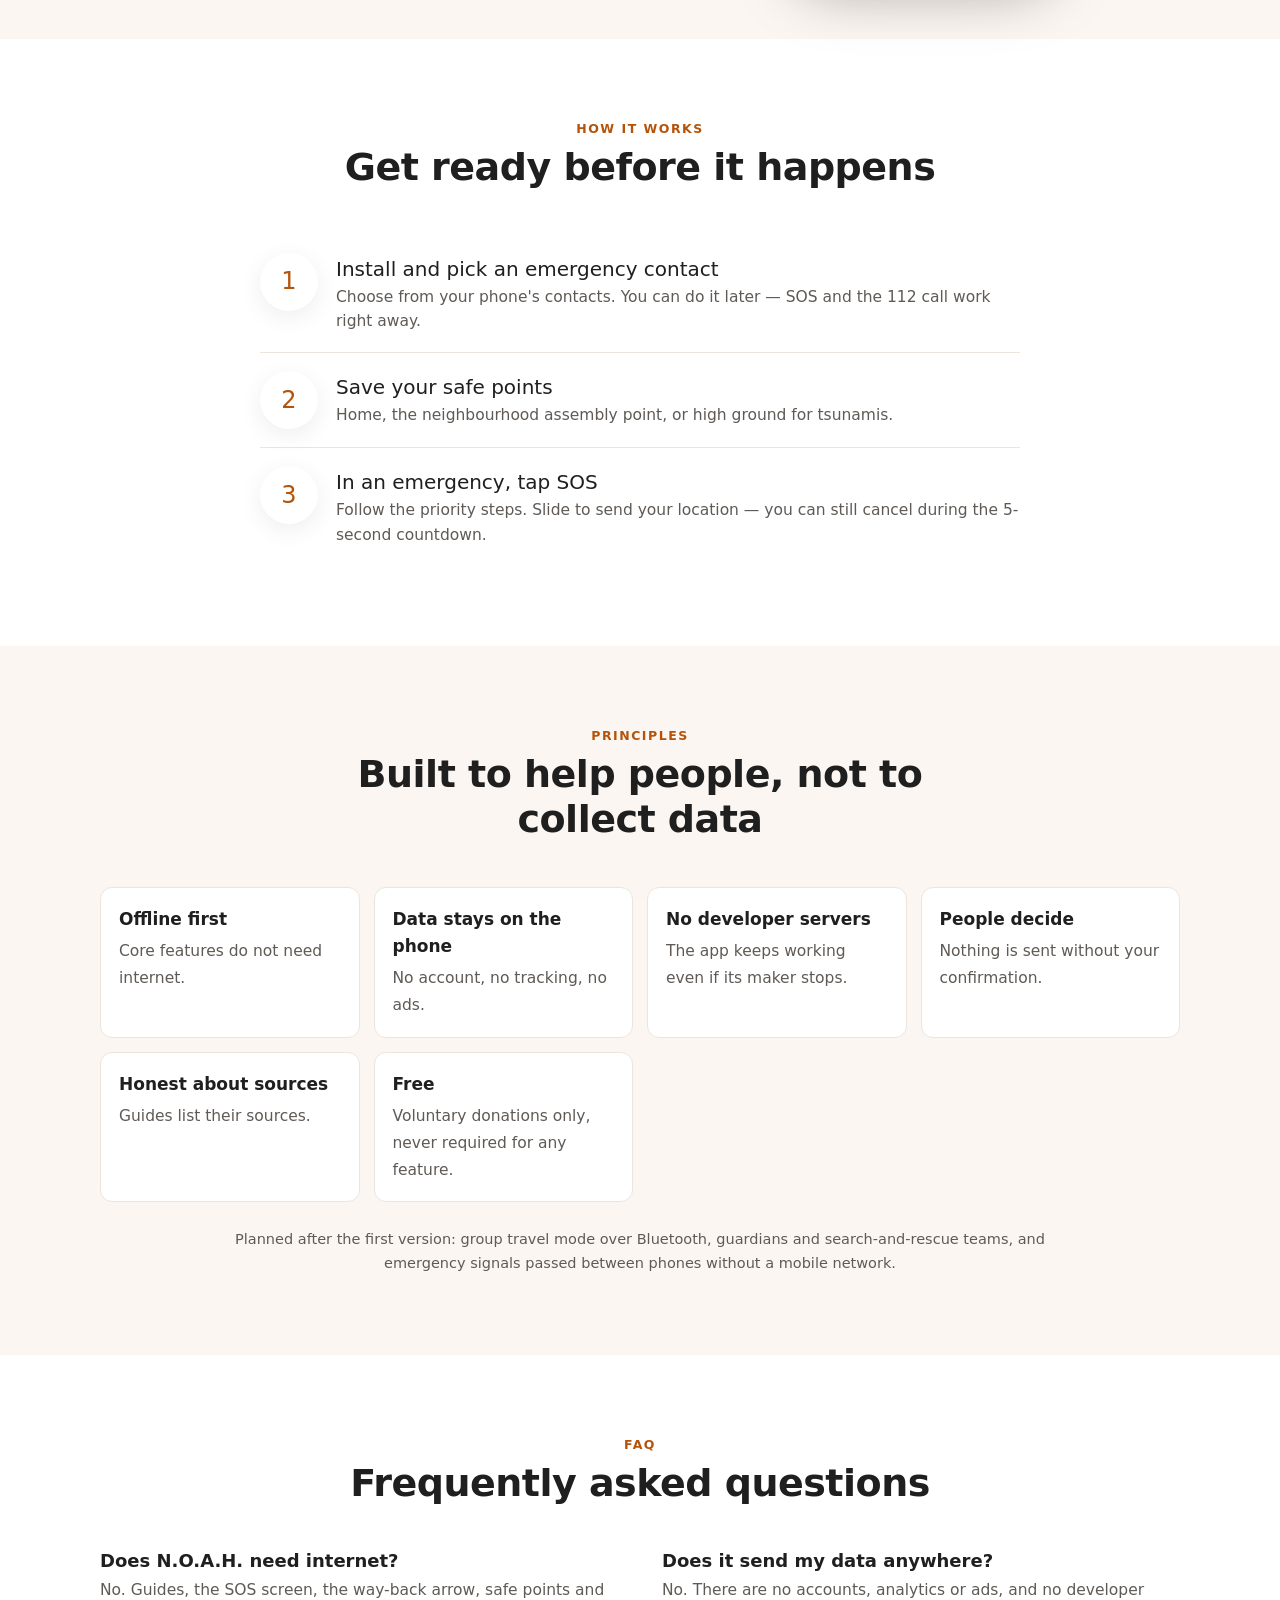
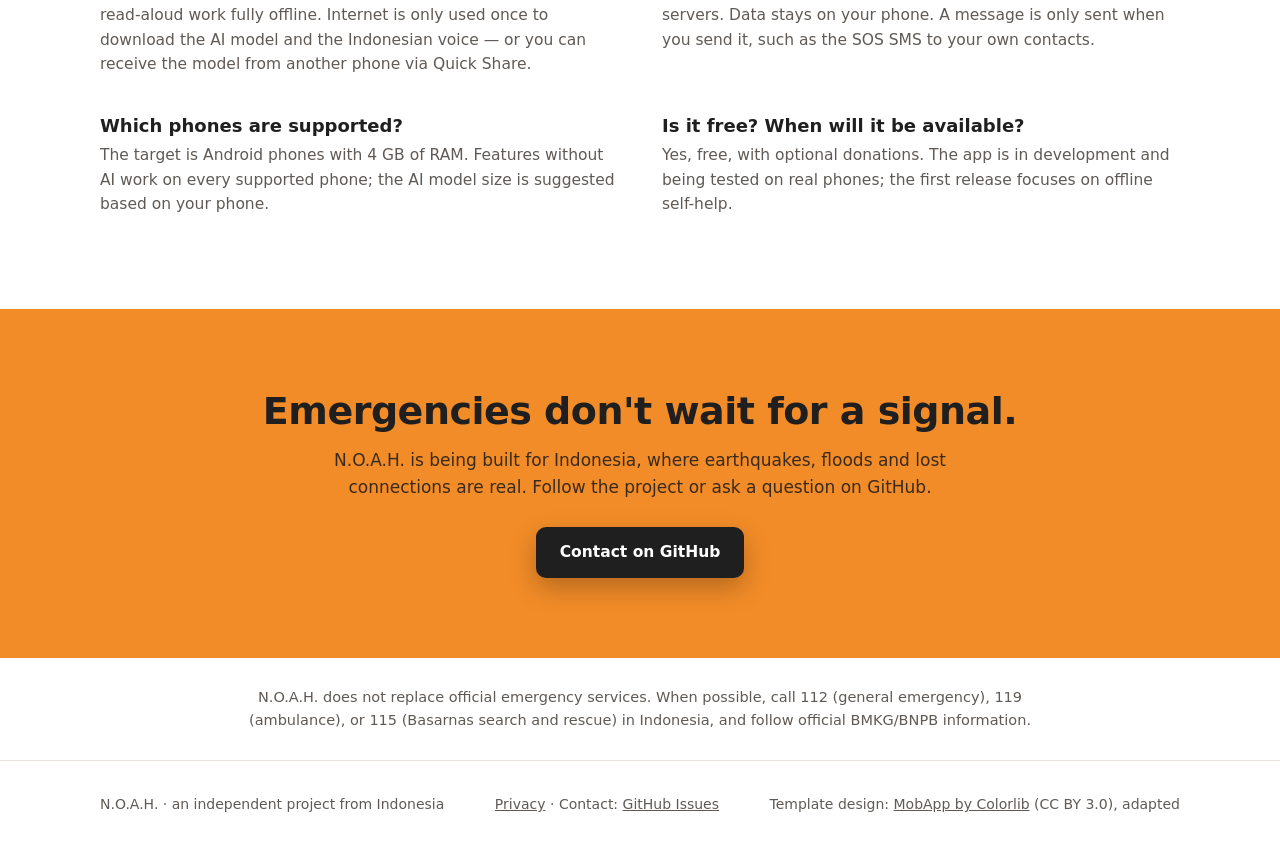
==== commit 1438bb1e: "Warna merek oranye + putih Co-Authored-By: Claude Opus 5.5 <noreply@anthropic.com>" ====
--- a/index.html
+++ b/index.html
@@ -8,7 +8,7 @@
 <meta name="theme-color" content="#0d1716">
 <link rel="alternate" hreflang="en" href="./">
 <link rel="alternate" hreflang="id" href="id/">
-<link rel="stylesheet" href="style.css">
+<link rel="stylesheet" href="style.css?v=6f234164">
 </head>
 <body>
 <header class="nav"><div class="wrap"><a class="brand" href="./"><i>SOS</i>N.O.A.H.</a><nav><a href="#features">Features</a><a href="#how">How it works</a><a href="#faq">FAQ</a><a class="keep" href="privacy.html">Privacy</a><a class="lang" href="id/" lang="id">ID</a></nav></div></header>
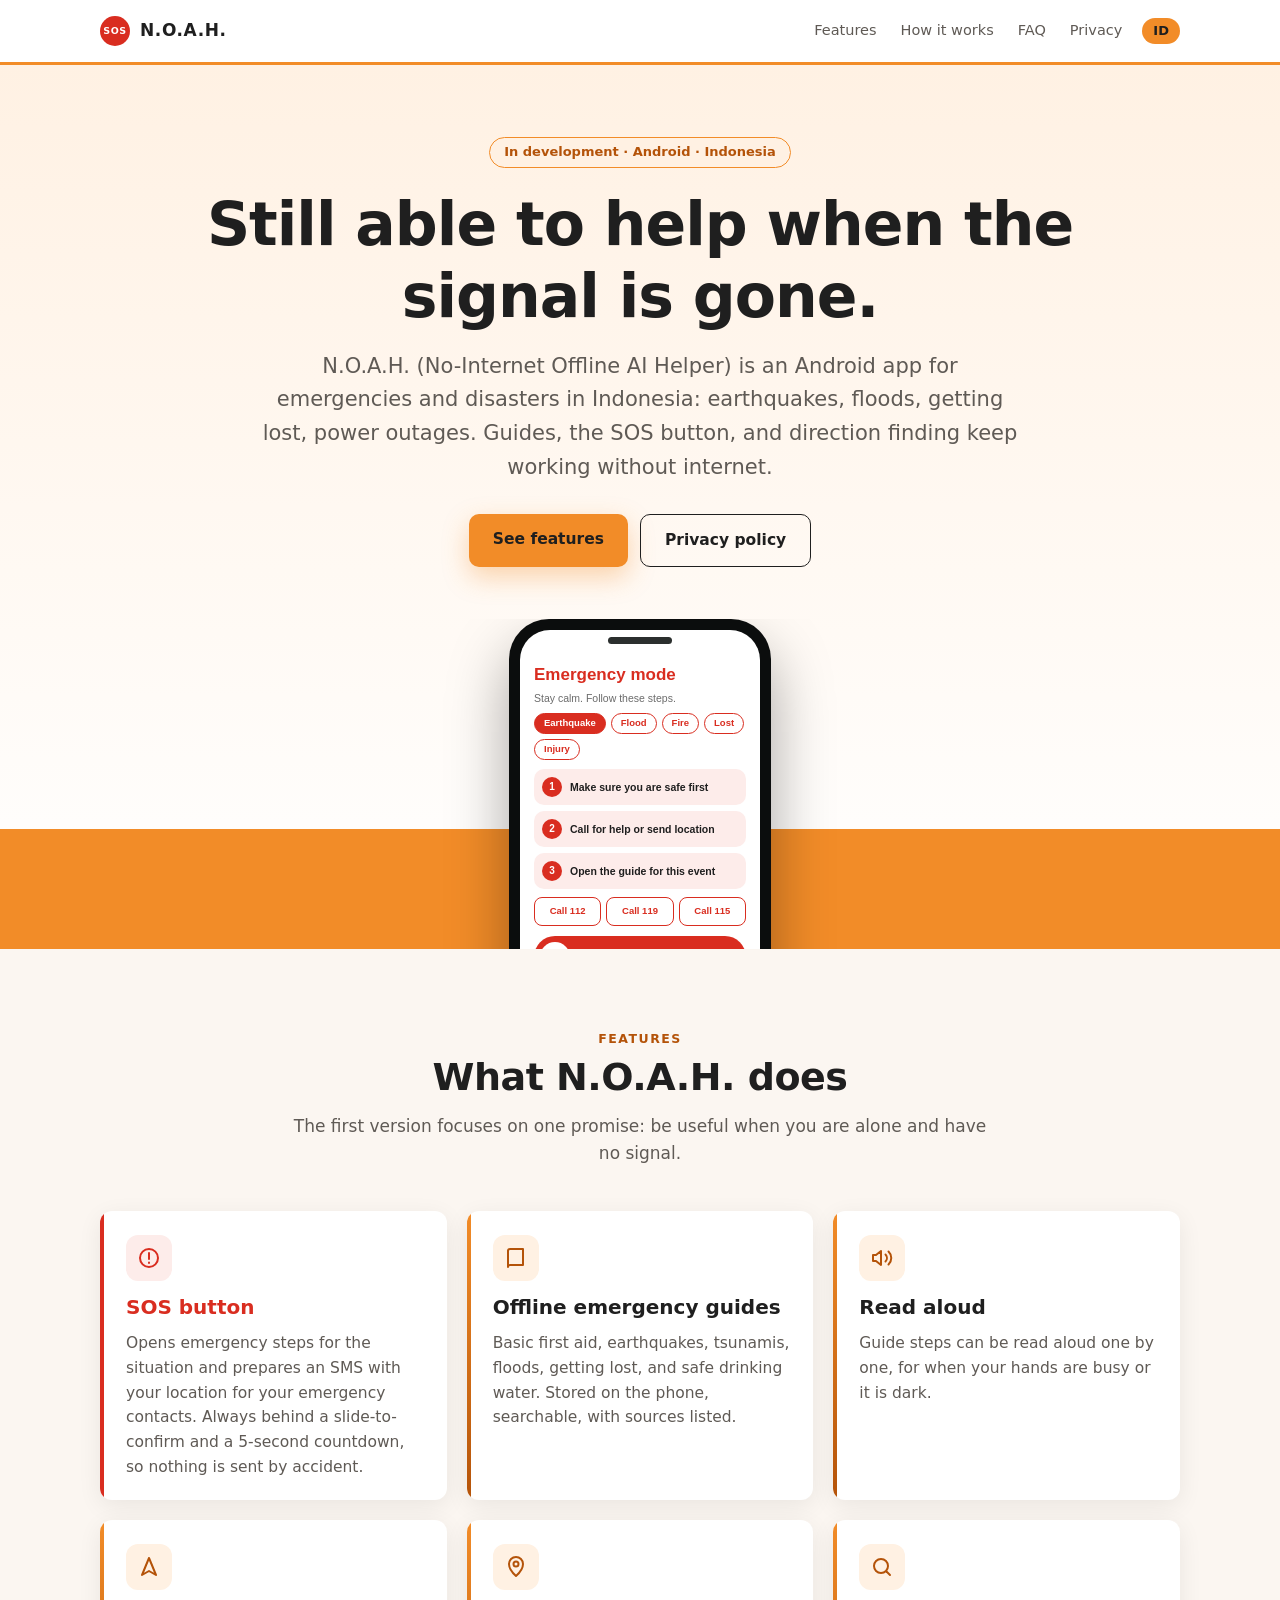
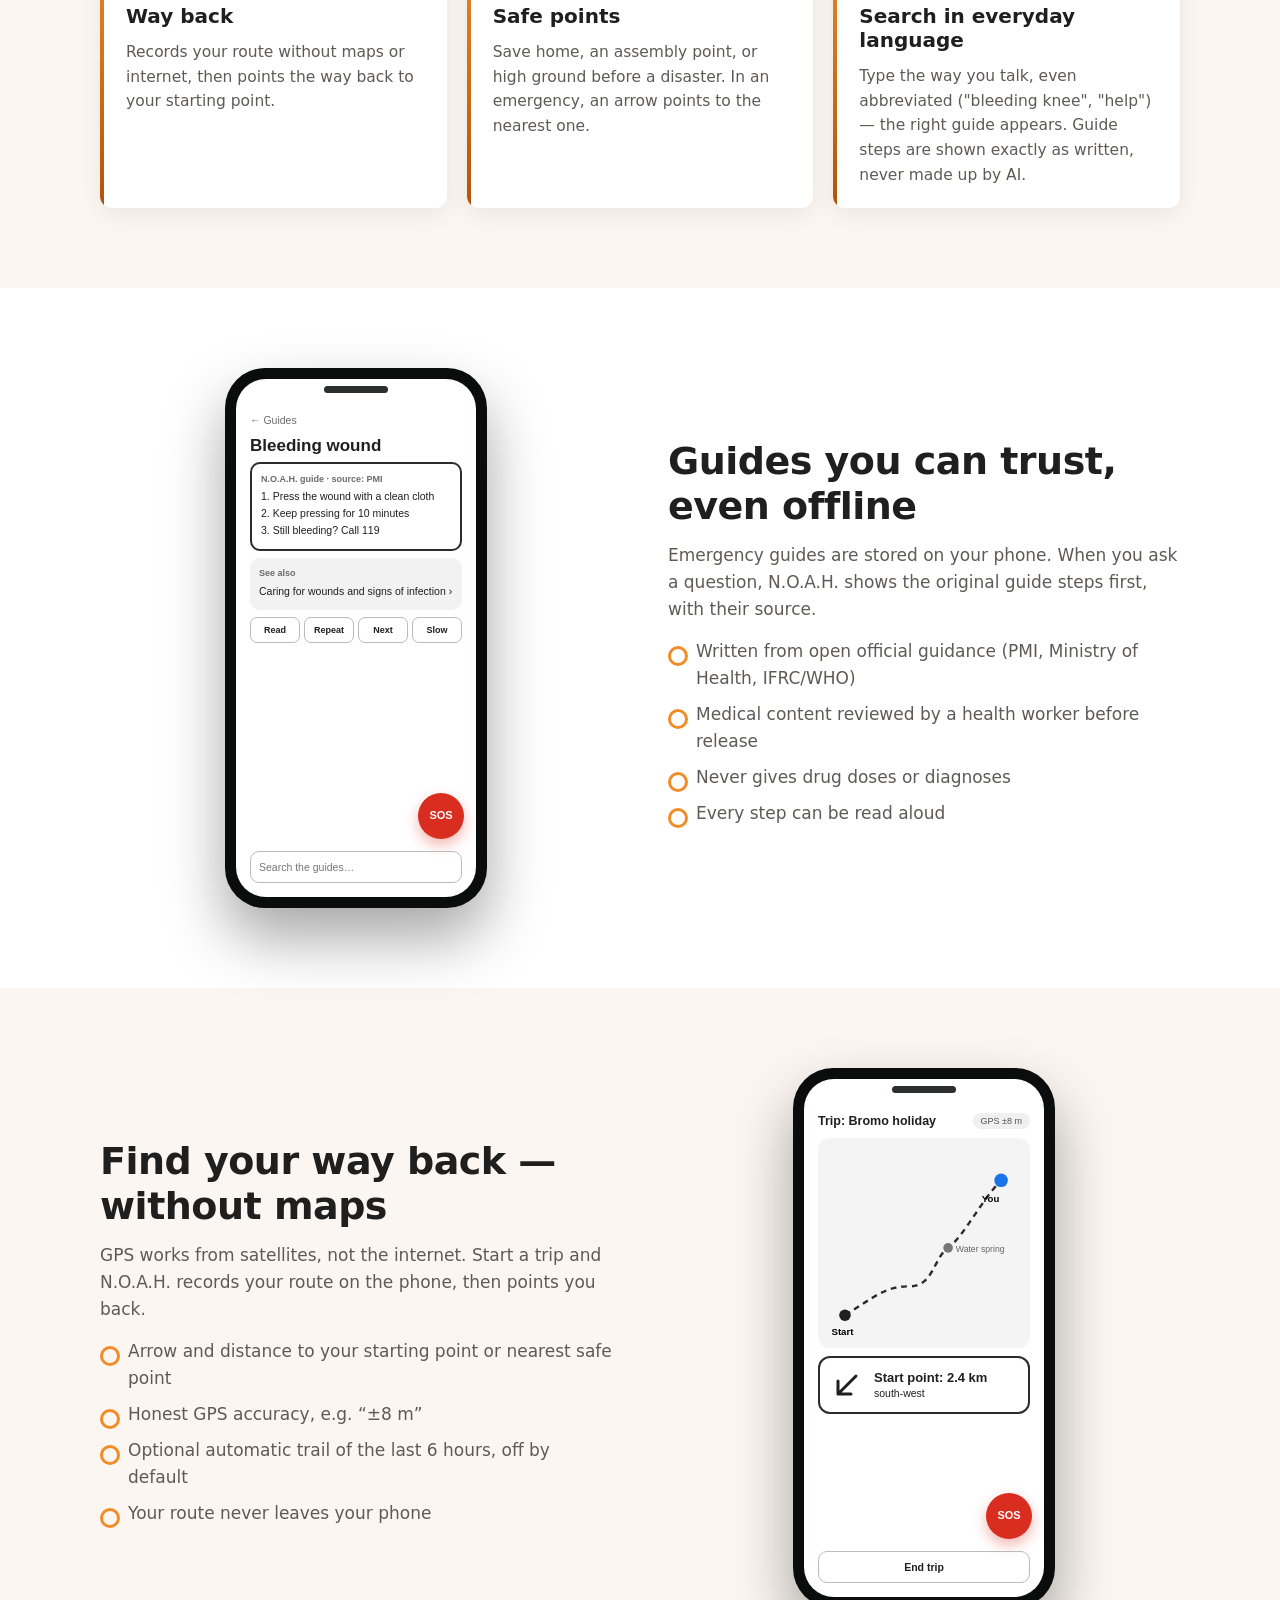
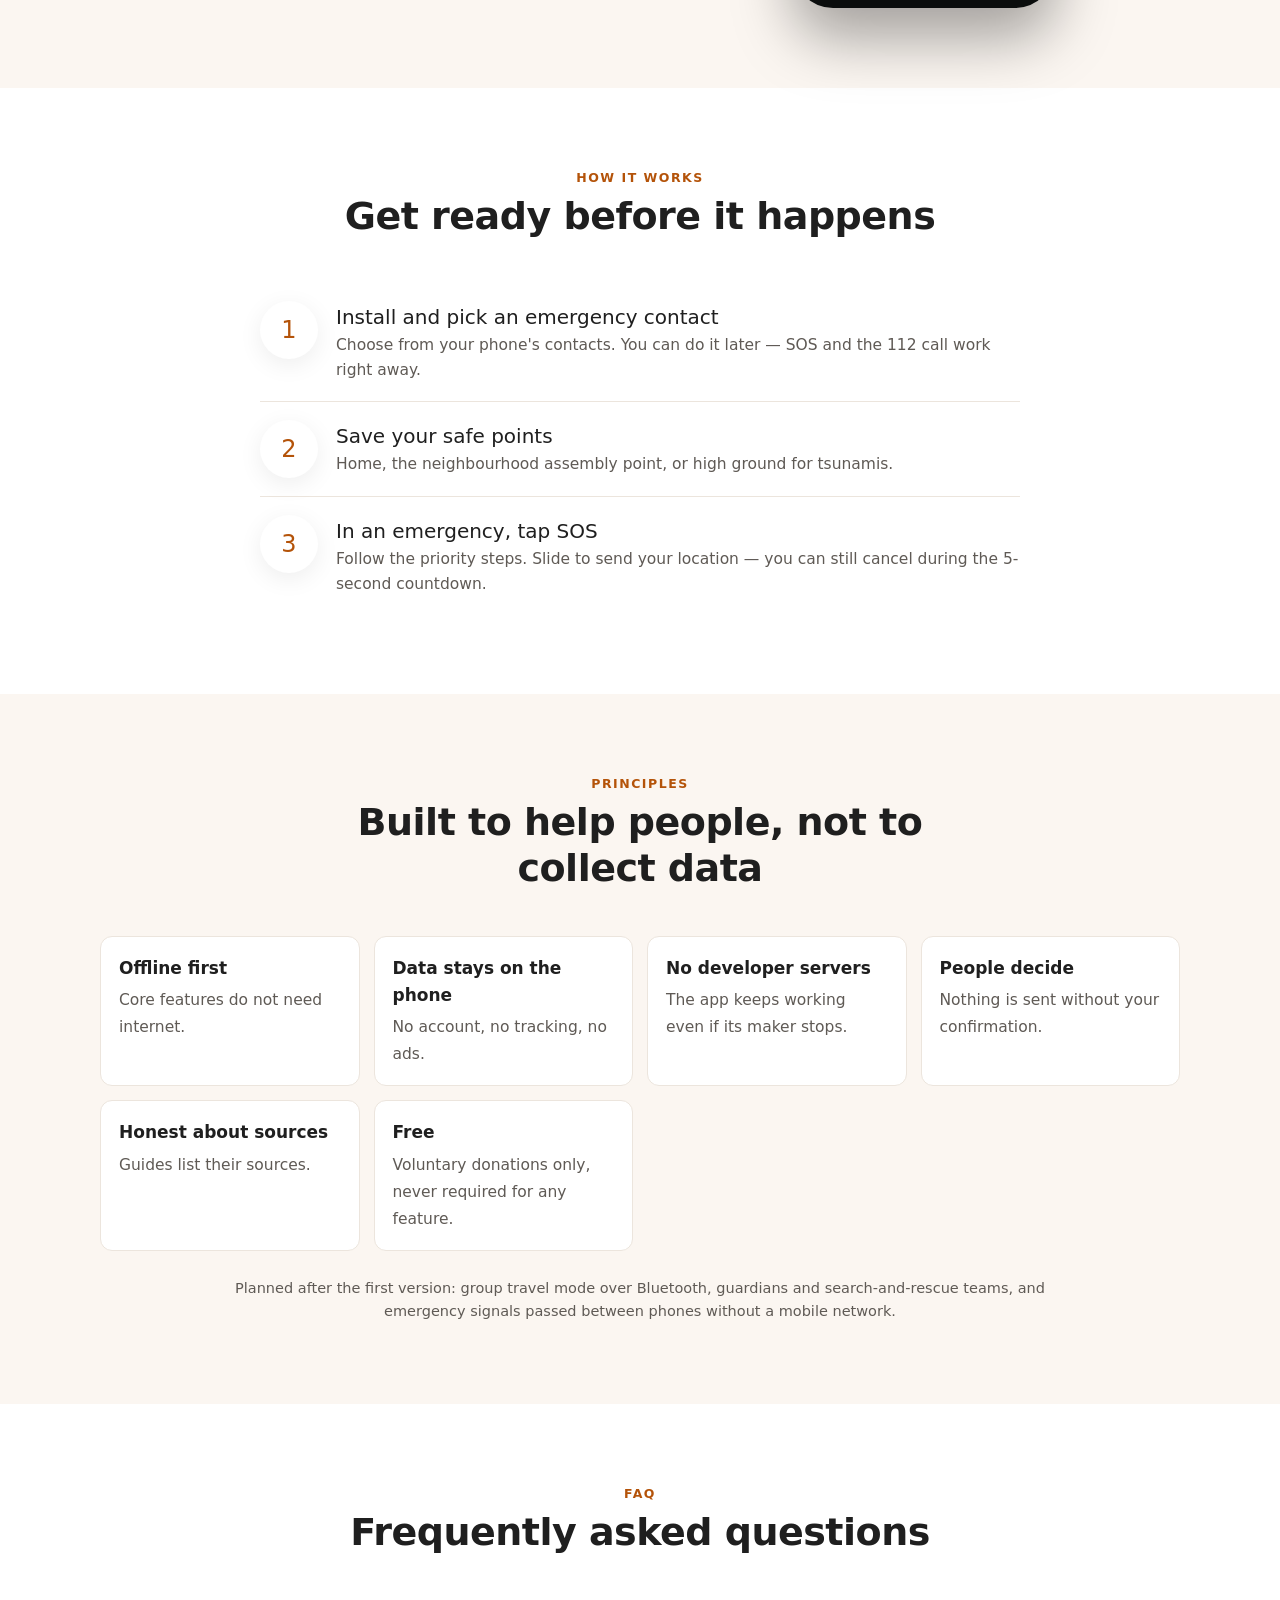
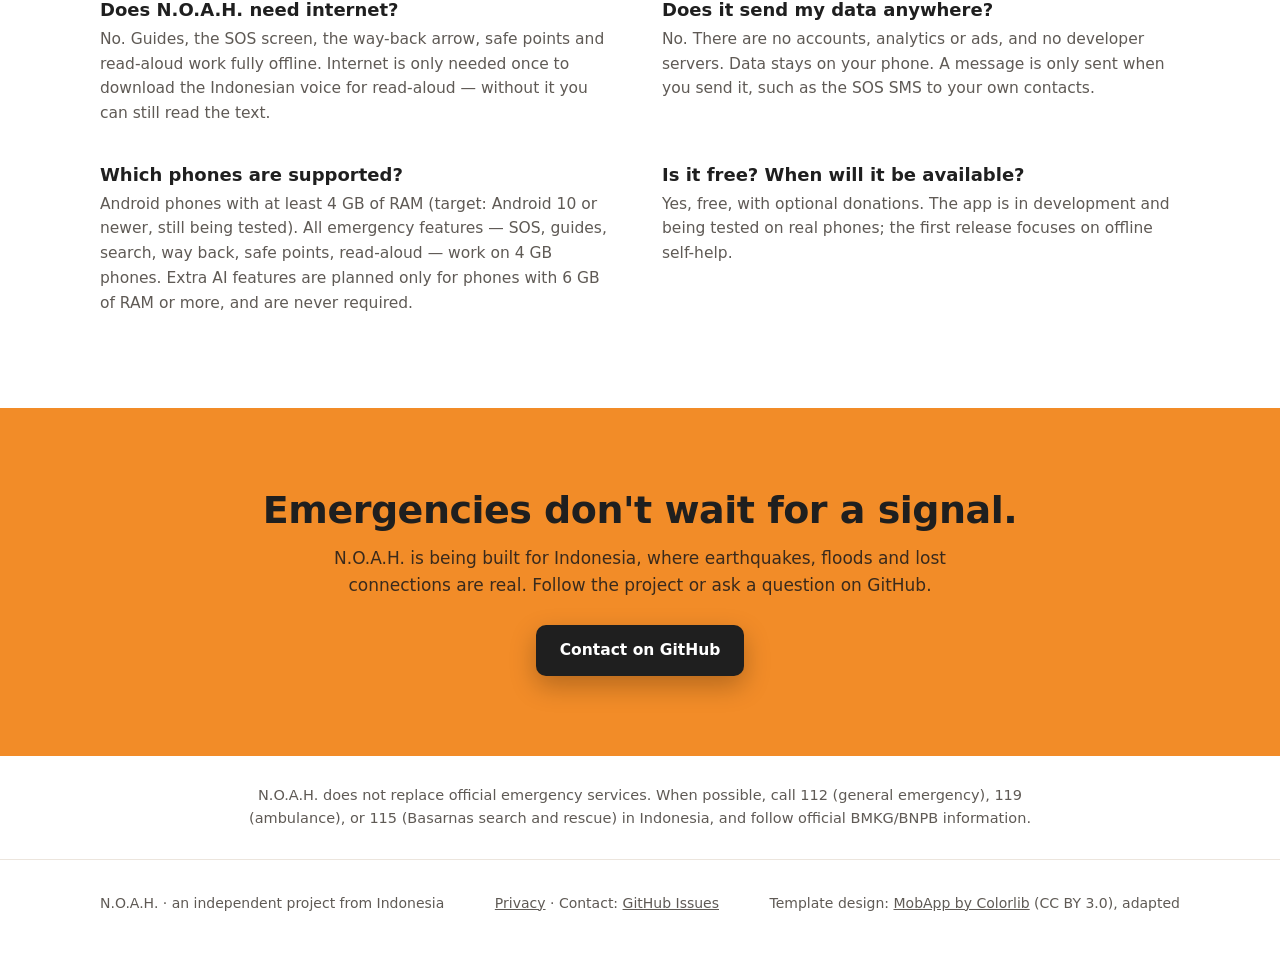
==== commit 1520b51e: "Pencarian bahasa sehari-hari menggantikan asisten AI; FAQ perangkat; privasi diperbarui Co-Authored-" ====
--- a/index.html
+++ b/index.html
@@ -23,12 +23,12 @@
 
 <section class="section light" id="features"><div class="wrap">
   <div class="title"><small>Features</small><h2>What N.O.A.H. does</h2><p>The first version focuses on one promise: be useful when you are alone and have no signal.</p></div>
-  <div class="grid3"><div class="feature sos"><div class="ic"><svg viewBox="0 0 24 24" fill="none" stroke="currentColor" stroke-width="2" stroke-linecap="round"><circle cx="12" cy="12" r="9"/><path d="M12 7v6M12 16.5v.5"/></svg></div><h3>SOS button</h3><p>Opens emergency steps for the situation and prepares an SMS with your location for your emergency contacts. Always behind a slide-to-confirm and a 5-second countdown, so nothing is sent by accident.</p></div><div class="feature"><div class="ic"><svg viewBox="0 0 24 24" fill="none" stroke="currentColor" stroke-width="2" stroke-linecap="round" stroke-linejoin="round"><path d="M4 5a2 2 0 0 1 2-2h13v16H6a2 2 0 0 0-2 2z"/><path d="M4 19V5"/></svg></div><h3>Offline emergency guides</h3><p>Basic first aid, earthquakes, tsunamis, floods, getting lost, and safe drinking water. Stored on the phone, searchable, with sources listed.</p></div><div class="feature"><div class="ic"><svg viewBox="0 0 24 24" fill="none" stroke="currentColor" stroke-width="2" stroke-linecap="round" stroke-linejoin="round"><path d="M11 5 6 9H3v6h3l5 4z"/><path d="M15.5 8.5a5 5 0 0 1 0 7M18.5 5.5a9 9 0 0 1 0 13"/></svg></div><h3>Read aloud</h3><p>Guide steps can be read aloud one by one, for when your hands are busy or it is dark.</p></div><div class="feature"><div class="ic"><svg viewBox="0 0 24 24" fill="none" stroke="currentColor" stroke-width="2" stroke-linecap="round" stroke-linejoin="round"><path d="M12 3 5 20l7-4 7 4z"/></svg></div><h3>Way back</h3><p>Records your route without maps or internet, then points the way back to your starting point.</p></div><div class="feature"><div class="ic"><svg viewBox="0 0 24 24" fill="none" stroke="currentColor" stroke-width="2" stroke-linecap="round" stroke-linejoin="round"><path d="M12 21s7-6.2 7-12a7 7 0 1 0-14 0c0 5.8 7 12 7 12z"/><circle cx="12" cy="9" r="2.5"/></svg></div><h3>Safe points</h3><p>Save home, an assembly point, or high ground before a disaster. In an emergency, an arrow points to the nearest one.</p></div><div class="feature"><div class="ic"><svg viewBox="0 0 24 24" fill="none" stroke="currentColor" stroke-width="2" stroke-linecap="round" stroke-linejoin="round"><rect x="6" y="6" width="12" height="12" rx="2"/><path d="M9 2v4M15 2v4M9 18v4M15 18v4M2 9h4M2 15h4M18 9h4M18 15h4"/></svg></div><h3>On-device AI assistant</h3><p>A small AI model runs directly on the phone. It only explains the guides — the original guide steps are always shown first.</p></div></div>
+  <div class="grid3"><div class="feature sos"><div class="ic"><svg viewBox="0 0 24 24" fill="none" stroke="currentColor" stroke-width="2" stroke-linecap="round"><circle cx="12" cy="12" r="9"/><path d="M12 7v6M12 16.5v.5"/></svg></div><h3>SOS button</h3><p>Opens emergency steps for the situation and prepares an SMS with your location for your emergency contacts. Always behind a slide-to-confirm and a 5-second countdown, so nothing is sent by accident.</p></div><div class="feature"><div class="ic"><svg viewBox="0 0 24 24" fill="none" stroke="currentColor" stroke-width="2" stroke-linecap="round" stroke-linejoin="round"><path d="M4 5a2 2 0 0 1 2-2h13v16H6a2 2 0 0 0-2 2z"/><path d="M4 19V5"/></svg></div><h3>Offline emergency guides</h3><p>Basic first aid, earthquakes, tsunamis, floods, getting lost, and safe drinking water. Stored on the phone, searchable, with sources listed.</p></div><div class="feature"><div class="ic"><svg viewBox="0 0 24 24" fill="none" stroke="currentColor" stroke-width="2" stroke-linecap="round" stroke-linejoin="round"><path d="M11 5 6 9H3v6h3l5 4z"/><path d="M15.5 8.5a5 5 0 0 1 0 7M18.5 5.5a9 9 0 0 1 0 13"/></svg></div><h3>Read aloud</h3><p>Guide steps can be read aloud one by one, for when your hands are busy or it is dark.</p></div><div class="feature"><div class="ic"><svg viewBox="0 0 24 24" fill="none" stroke="currentColor" stroke-width="2" stroke-linecap="round" stroke-linejoin="round"><path d="M12 3 5 20l7-4 7 4z"/></svg></div><h3>Way back</h3><p>Records your route without maps or internet, then points the way back to your starting point.</p></div><div class="feature"><div class="ic"><svg viewBox="0 0 24 24" fill="none" stroke="currentColor" stroke-width="2" stroke-linecap="round" stroke-linejoin="round"><path d="M12 21s7-6.2 7-12a7 7 0 1 0-14 0c0 5.8 7 12 7 12z"/><circle cx="12" cy="9" r="2.5"/></svg></div><h3>Safe points</h3><p>Save home, an assembly point, or high ground before a disaster. In an emergency, an arrow points to the nearest one.</p></div><div class="feature"><div class="ic"><svg viewBox="0 0 24 24" fill="none" stroke="currentColor" stroke-width="2" stroke-linecap="round" stroke-linejoin="round"><circle cx="11" cy="11" r="7"/><path d="m20 20-3.5-3.5"/></svg></div><h3>Search in everyday language</h3><p>Type the way you talk, even abbreviated ("bleeding knee", "help") — the right guide appears. Guide steps are shown exactly as written, never made up by AI.</p></div></div>
 </div></section>
 
 <section class="section"><div class="wrap split">
-  <div><div class="phone" aria-hidden="true"><div class="screen"><div class="sub">← Guides</div><div class="t">Bleeding wound</div><div class="guide"><small>N.O.A.H. guide · source: PMI</small><p>1. Press the wound with a clean cloth</p><p>2. Keep pressing for 10 minutes</p><p>3. Still bleeding? Call 119</p></div><div class="ai"><small>AI explanation</small><p>Use the cleanest cloth you have, e.g. a shirt. Press firmly with your palm…</p></div><div class="btn4"><span>Read</span><span>Repeat</span><span>Next</span><span>Slow</span></div><div class="sos">SOS</div><div class="done" style="text-align:left;font-weight:400;color:#777">Ask a follow-up…</div></div></div></div>
-  <div class="txt"><h2>Guides you can trust, even offline</h2><p>Emergency guides are stored on your phone. When you ask a question, N.O.A.H. shows the original guide steps first, with their source.</p><ul><li>Written from open official guidance (PMI, Ministry of Health, IFRC/WHO)</li><li>Medical content reviewed by a health worker before release</li><li>The AI never gives drug doses or diagnoses</li><li>Every step can be read aloud</li></ul></div>
+  <div><div class="phone" aria-hidden="true"><div class="screen"><div class="sub">← Guides</div><div class="t">Bleeding wound</div><div class="guide"><small>N.O.A.H. guide · source: PMI</small><p>1. Press the wound with a clean cloth</p><p>2. Keep pressing for 10 minutes</p><p>3. Still bleeding? Call 119</p></div><div class="ai"><small>See also</small><p>Caring for wounds and signs of infection ›</p></div><div class="btn4"><span>Read</span><span>Repeat</span><span>Next</span><span>Slow</span></div><div class="sos">SOS</div><div class="done" style="text-align:left;font-weight:400;color:#777">Search the guides…</div></div></div></div>
+  <div class="txt"><h2>Guides you can trust, even offline</h2><p>Emergency guides are stored on your phone. When you ask a question, N.O.A.H. shows the original guide steps first, with their source.</p><ul><li>Written from open official guidance (PMI, Ministry of Health, IFRC/WHO)</li><li>Medical content reviewed by a health worker before release</li><li>Never gives drug doses or diagnoses</li><li>Every step can be read aloud</li></ul></div>
 </div></section>
 
 <section class="section light"><div class="wrap split rev">
@@ -49,7 +49,7 @@
 
 <section class="section" id="faq"><div class="wrap">
   <div class="title"><small>FAQ</small><h2>Frequently asked questions</h2></div>
-  <div class="faq"><div><h3>Does N.O.A.H. need internet?</h3><p>No. Guides, the SOS screen, the way-back arrow, safe points and read-aloud work fully offline. Internet is only used once to download the AI model and the Indonesian voice — or you can receive the model from another phone via Quick Share.</p></div><div><h3>Does it send my data anywhere?</h3><p>No. There are no accounts, analytics or ads, and no developer servers. Data stays on your phone. A message is only sent when you send it, such as the SOS SMS to your own contacts.</p></div><div><h3>Which phones are supported?</h3><p>The target is Android phones with 4 GB of RAM. Features without AI work on every supported phone; the AI model size is suggested based on your phone.</p></div><div><h3>Is it free? When will it be available?</h3><p>Yes, free, with optional donations. The app is in development and being tested on real phones; the first release focuses on offline self-help.</p></div></div>
+  <div class="faq"><div><h3>Does N.O.A.H. need internet?</h3><p>No. Guides, the SOS screen, the way-back arrow, safe points and read-aloud work fully offline. Internet is only needed once to download the Indonesian voice for read-aloud — without it you can still read the text.</p></div><div><h3>Does it send my data anywhere?</h3><p>No. There are no accounts, analytics or ads, and no developer servers. Data stays on your phone. A message is only sent when you send it, such as the SOS SMS to your own contacts.</p></div><div><h3>Which phones are supported?</h3><p>Android phones with at least 4 GB of RAM (target: Android 10 or newer, still being tested). All emergency features — SOS, guides, search, way back, safe points, read-aloud — work on 4 GB phones. Extra AI features are planned only for phones with 6 GB of RAM or more, and are never required.</p></div><div><h3>Is it free? When will it be available?</h3><p>Yes, free, with optional donations. The app is in development and being tested on real phones; the first release focuses on offline self-help.</p></div></div>
 </div></section>
 
 <section class="section cta"><div class="wrap">
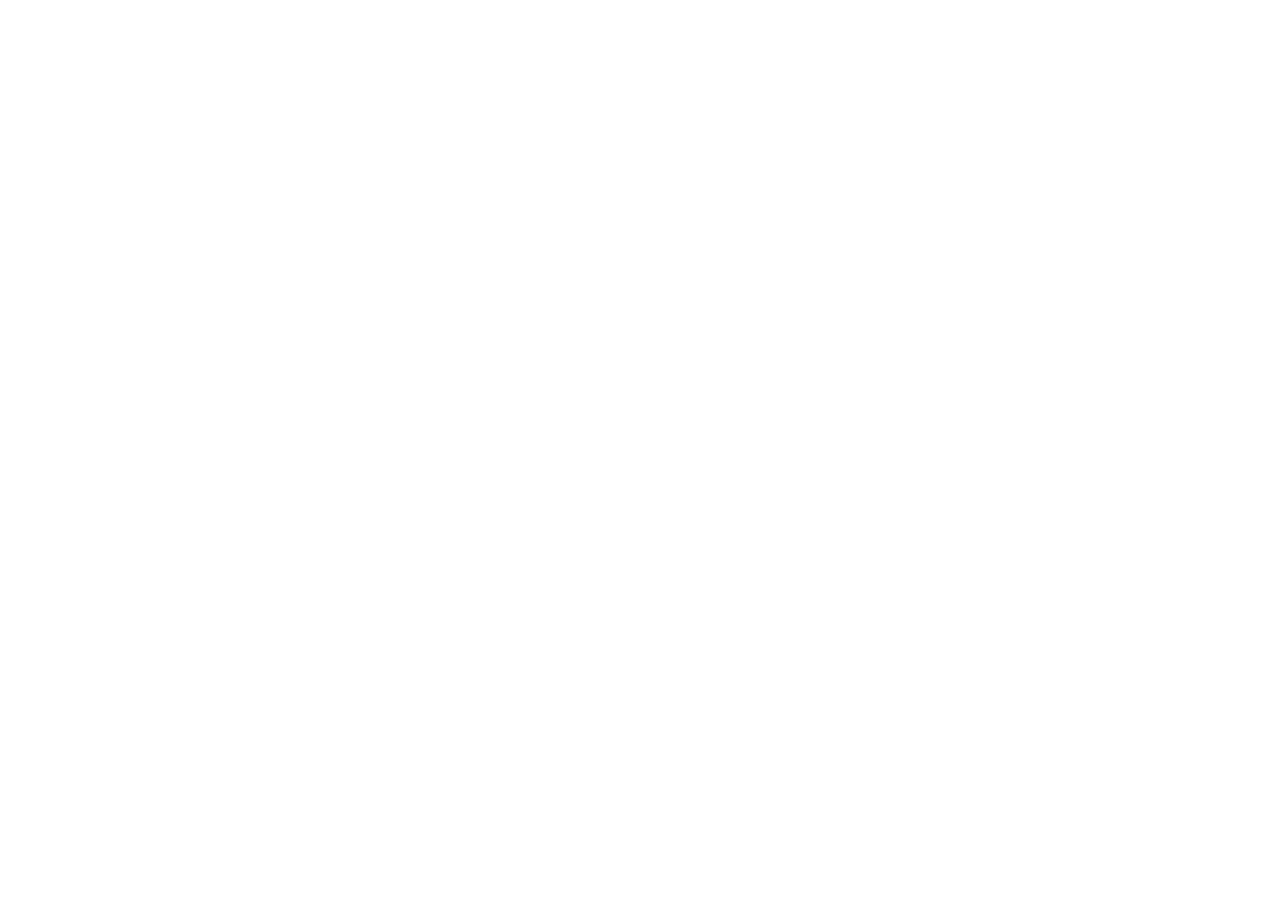
==== commit e8115730: "Situs pindah ke noah-darurat.github.io: halaman di sini mengalihkan ke alamat baru" ====
--- a/index.html
+++ b/index.html
@@ -1,62 +1,13 @@
-<!DOCTYPE html>
-<html lang="en">
-<head>
-<meta charset="utf-8">
+<!doctype html>
+<html lang="id"><head><meta charset="utf-8">
 <meta name="viewport" content="width=device-width, initial-scale=1">
-<title>N.O.A.H. — Emergency help without internet</title>
-<meta name="description" content="N.O.A.H. (No-Internet Offline AI Helper) is an Android app for emergencies and disasters that keeps working without mobile signal or internet.">
-<meta name="theme-color" content="#0d1716">
-<link rel="alternate" hreflang="en" href="./">
-<link rel="alternate" hreflang="id" href="id/">
-<link rel="stylesheet" href="style.css?v=6f234164">
-</head>
-<body>
-<header class="nav"><div class="wrap"><a class="brand" href="./"><i>SOS</i>N.O.A.H.</a><nav><a href="#features">Features</a><a href="#how">How it works</a><a href="#faq">FAQ</a><a class="keep" href="privacy.html">Privacy</a><a class="lang" href="id/" lang="id">ID</a></nav></div></header>
-
-<section class="hero"><div class="wrap">
-  <span class="badge">In development · Android · Indonesia</span>
-  <h1>Still able to help when the signal is gone.</h1>
-  <p class="tagline">N.O.A.H. (No-Internet Offline AI Helper) is an Android app for emergencies and disasters in Indonesia: earthquakes, floods, getting lost, power outages. Guides, the SOS button, and direction finding keep working without internet.</p>
-  <div class="btns"><a class="btn light" href="#features">See features</a><a class="btn ghost" href="privacy.html">Privacy policy</a></div>
-  <div class="hero-phone"><div class="phone" aria-hidden="true"><div class="screen"><div class="t red">Emergency mode</div><div class="sub">Stay calm. Follow these steps.</div><div class="chips"><span class="chip on">Earthquake</span><span class="chip">Flood</span><span class="chip">Fire</span><span class="chip">Lost</span><span class="chip">Injury</span></div><div class="step"><b>1</b>Make sure you are safe first</div><div class="step"><b>2</b>Call for help or send location</div><div class="step"><b>3</b>Open the guide for this event</div><div class="row"><span>Call 112</span><span>Call 119</span><span>Call 115</span></div><div class="slide"><i>→</i>Slide to send location</div></div></div></div>
-</div></section>
-
-<section class="section light" id="features"><div class="wrap">
-  <div class="title"><small>Features</small><h2>What N.O.A.H. does</h2><p>The first version focuses on one promise: be useful when you are alone and have no signal.</p></div>
-  <div class="grid3"><div class="feature sos"><div class="ic"><svg viewBox="0 0 24 24" fill="none" stroke="currentColor" stroke-width="2" stroke-linecap="round"><circle cx="12" cy="12" r="9"/><path d="M12 7v6M12 16.5v.5"/></svg></div><h3>SOS button</h3><p>Opens emergency steps for the situation and prepares an SMS with your location for your emergency contacts. Always behind a slide-to-confirm and a 5-second countdown, so nothing is sent by accident.</p></div><div class="feature"><div class="ic"><svg viewBox="0 0 24 24" fill="none" stroke="currentColor" stroke-width="2" stroke-linecap="round" stroke-linejoin="round"><path d="M4 5a2 2 0 0 1 2-2h13v16H6a2 2 0 0 0-2 2z"/><path d="M4 19V5"/></svg></div><h3>Offline emergency guides</h3><p>Basic first aid, earthquakes, tsunamis, floods, getting lost, and safe drinking water. Stored on the phone, searchable, with sources listed.</p></div><div class="feature"><div class="ic"><svg viewBox="0 0 24 24" fill="none" stroke="currentColor" stroke-width="2" stroke-linecap="round" stroke-linejoin="round"><path d="M11 5 6 9H3v6h3l5 4z"/><path d="M15.5 8.5a5 5 0 0 1 0 7M18.5 5.5a9 9 0 0 1 0 13"/></svg></div><h3>Read aloud</h3><p>Guide steps can be read aloud one by one, for when your hands are busy or it is dark.</p></div><div class="feature"><div class="ic"><svg viewBox="0 0 24 24" fill="none" stroke="currentColor" stroke-width="2" stroke-linecap="round" stroke-linejoin="round"><path d="M12 3 5 20l7-4 7 4z"/></svg></div><h3>Way back</h3><p>Records your route without maps or internet, then points the way back to your starting point.</p></div><div class="feature"><div class="ic"><svg viewBox="0 0 24 24" fill="none" stroke="currentColor" stroke-width="2" stroke-linecap="round" stroke-linejoin="round"><path d="M12 21s7-6.2 7-12a7 7 0 1 0-14 0c0 5.8 7 12 7 12z"/><circle cx="12" cy="9" r="2.5"/></svg></div><h3>Safe points</h3><p>Save home, an assembly point, or high ground before a disaster. In an emergency, an arrow points to the nearest one.</p></div><div class="feature"><div class="ic"><svg viewBox="0 0 24 24" fill="none" stroke="currentColor" stroke-width="2" stroke-linecap="round" stroke-linejoin="round"><circle cx="11" cy="11" r="7"/><path d="m20 20-3.5-3.5"/></svg></div><h3>Search in everyday language</h3><p>Type the way you talk, even abbreviated ("bleeding knee", "help") — the right guide appears. Guide steps are shown exactly as written, never made up by AI.</p></div></div>
-</div></section>
-
-<section class="section"><div class="wrap split">
-  <div><div class="phone" aria-hidden="true"><div class="screen"><div class="sub">← Guides</div><div class="t">Bleeding wound</div><div class="guide"><small>N.O.A.H. guide · source: PMI</small><p>1. Press the wound with a clean cloth</p><p>2. Keep pressing for 10 minutes</p><p>3. Still bleeding? Call 119</p></div><div class="ai"><small>See also</small><p>Caring for wounds and signs of infection ›</p></div><div class="btn4"><span>Read</span><span>Repeat</span><span>Next</span><span>Slow</span></div><div class="sos">SOS</div><div class="done" style="text-align:left;font-weight:400;color:#777">Search the guides…</div></div></div></div>
-  <div class="txt"><h2>Guides you can trust, even offline</h2><p>Emergency guides are stored on your phone. When you ask a question, N.O.A.H. shows the original guide steps first, with their source.</p><ul><li>Written from open official guidance (PMI, Ministry of Health, IFRC/WHO)</li><li>Medical content reviewed by a health worker before release</li><li>Never gives drug doses or diagnoses</li><li>Every step can be read aloud</li></ul></div>
-</div></section>
-
-<section class="section light"><div class="wrap split rev">
-  <div><div class="phone" aria-hidden="true"><div class="screen"><div class="head"><b>Trip: Bromo holiday</b><span class="pill">GPS ±8 m</span></div><div class="canvas"><svg viewBox="0 0 220 210"><path d="M28 180 C 60 160, 70 150, 95 150 S 120 120, 135 110 S 170 60, 190 40" fill="none" stroke="#2b2b2b" stroke-width="2.5" stroke-dasharray="6 5"/><circle cx="28" cy="180" r="6" fill="#1f1f1f"/><circle cx="135" cy="110" r="5" fill="#777"/><circle cx="190" cy="40" r="7" fill="#1a73e8"/><text x="14" y="200" font-size="10" font-weight="700">Start</text><text x="143" y="114" font-size="9" fill="#666">Water spring</text><text x="170" y="62" font-size="10" font-weight="700">You</text></svg></div><div class="arrow"><svg viewBox="0 0 34 34"><path d="M26 8 8 26M8 26V13M8 26h13" fill="none" stroke="#1f1f1f" stroke-width="3" stroke-linecap="round" stroke-linejoin="round"/></svg><div><b>Start point: 2.4 km</b>south-west</div></div><div class="sos">SOS</div><div class="done">End trip</div></div></div></div>
-  <div class="txt"><h2>Find your way back — without maps</h2><p>GPS works from satellites, not the internet. Start a trip and N.O.A.H. records your route on the phone, then points you back.</p><ul><li>Arrow and distance to your starting point or nearest safe point</li><li>Honest GPS accuracy, e.g. “±8 m”</li><li>Optional automatic trail of the last 6 hours, off by default</li><li>Your route never leaves your phone</li></ul></div>
-</div></section>
-
-<section class="section" id="how"><div class="wrap">
-  <div class="title"><small>How it works</small><h2>Get ready before it happens</h2></div>
-  <div style="max-width:760px;margin:0 auto"><ol class="steps"><li><span class="n">1</span><div><h3>Install and pick an emergency contact</h3><p>Choose from your phone's contacts. You can do it later — SOS and the 112 call work right away.</p></div></li><li><span class="n">2</span><div><h3>Save your safe points</h3><p>Home, the neighbourhood assembly point, or high ground for tsunamis.</p></div></li><li><span class="n">3</span><div><h3>In an emergency, tap SOS</h3><p>Follow the priority steps. Slide to send your location — you can still cancel during the 5-second countdown.</p></div></li></ol></div>
-</div></section>
-
-<section class="section light"><div class="wrap">
-  <div class="title"><small>Principles</small><h2>Built to help people, not to collect data</h2></div>
-  <div class="pgrid"><div><b>Offline first</b><span>Core features do not need internet.</span></div><div><b>Data stays on the phone</b><span>No account, no tracking, no ads.</span></div><div><b>No developer servers</b><span>The app keeps working even if its maker stops.</span></div><div><b>People decide</b><span>Nothing is sent without your confirmation.</span></div><div><b>Honest about sources</b><span>Guides list their sources.</span></div><div><b>Free</b><span>Voluntary donations only, never required for any feature.</span></div></div>
-  <p class="note">Planned after the first version: group travel mode over Bluetooth, guardians and search-and-rescue teams, and emergency signals passed between phones without a mobile network.</p>
-</div></section>
-
-<section class="section" id="faq"><div class="wrap">
-  <div class="title"><small>FAQ</small><h2>Frequently asked questions</h2></div>
-  <div class="faq"><div><h3>Does N.O.A.H. need internet?</h3><p>No. Guides, the SOS screen, the way-back arrow, safe points and read-aloud work fully offline. Internet is only needed once to download the Indonesian voice for read-aloud — without it you can still read the text.</p></div><div><h3>Does it send my data anywhere?</h3><p>No. There are no accounts, analytics or ads, and no developer servers. Data stays on your phone. A message is only sent when you send it, such as the SOS SMS to your own contacts.</p></div><div><h3>Which phones are supported?</h3><p>Android phones with at least 4 GB of RAM (target: Android 10 or newer, still being tested). All emergency features — SOS, guides, search, way back, safe points, read-aloud — work on 4 GB phones. Extra AI features are planned only for phones with 6 GB of RAM or more, and are never required.</p></div><div><h3>Is it free? When will it be available?</h3><p>Yes, free, with optional donations. The app is in development and being tested on real phones; the first release focuses on offline self-help.</p></div></div>
-</div></section>
-
-<section class="section cta"><div class="wrap">
-  <h2>Emergencies don't wait for a signal.</h2><p>N.O.A.H. is being built for Indonesia, where earthquakes, floods and lost connections are real. Follow the project or ask a question on GitHub.</p>
-  <div class="btns"><a class="btn light" href="https://github.com/jackrasputien-cmyk/noah-web/issues">Contact on GitHub</a></div>
-</div></section>
-<div class="wrap"><p class="note" style="margin:28px auto">N.O.A.H. does not replace official emergency services. When possible, call 112 (general emergency), 119 (ambulance), or 115 (Basarnas search and rescue) in Indonesia, and follow official BMKG/BNPB information.</p></div>
-<footer><div class="wrap"><span>N.O.A.H. · an independent project from Indonesia</span><span><a href="privacy.html">Privacy</a> · Contact: <a href="https://github.com/jackrasputien-cmyk/noah-web/issues">GitHub Issues</a></span><span>Template design: <a href="https://colorlib.com/wp/template/mobapp/">MobApp by Colorlib</a> (CC BY 3.0), adapted</span></div></footer>
-</body>
-</html>
+<title>N.O.A.H. sudah pindah</title>
+<link rel="canonical" href="https://noah-darurat.github.io/">
+<meta http-equiv="refresh" content="0; url=https://noah-darurat.github.io/">
+<meta name="robots" content="noindex">
+<script>location.replace("https://noah-darurat.github.io/" + location.hash);</script>
+<style>body{font-family:system-ui,sans-serif;margin:0;padding:48px 16px;background:#fff;color:#1f1f1f;text-align:center}a{color:#b45309}</style>
+</head><body>
+<p>Situs N.O.A.H. sudah pindah ke <a href="https://noah-darurat.github.io/">https://noah-darurat.github.io/</a></p>
+<p>N.O.A.H. has moved to <a href="https://noah-darurat.github.io/">https://noah-darurat.github.io/</a></p>
+</body></html>
